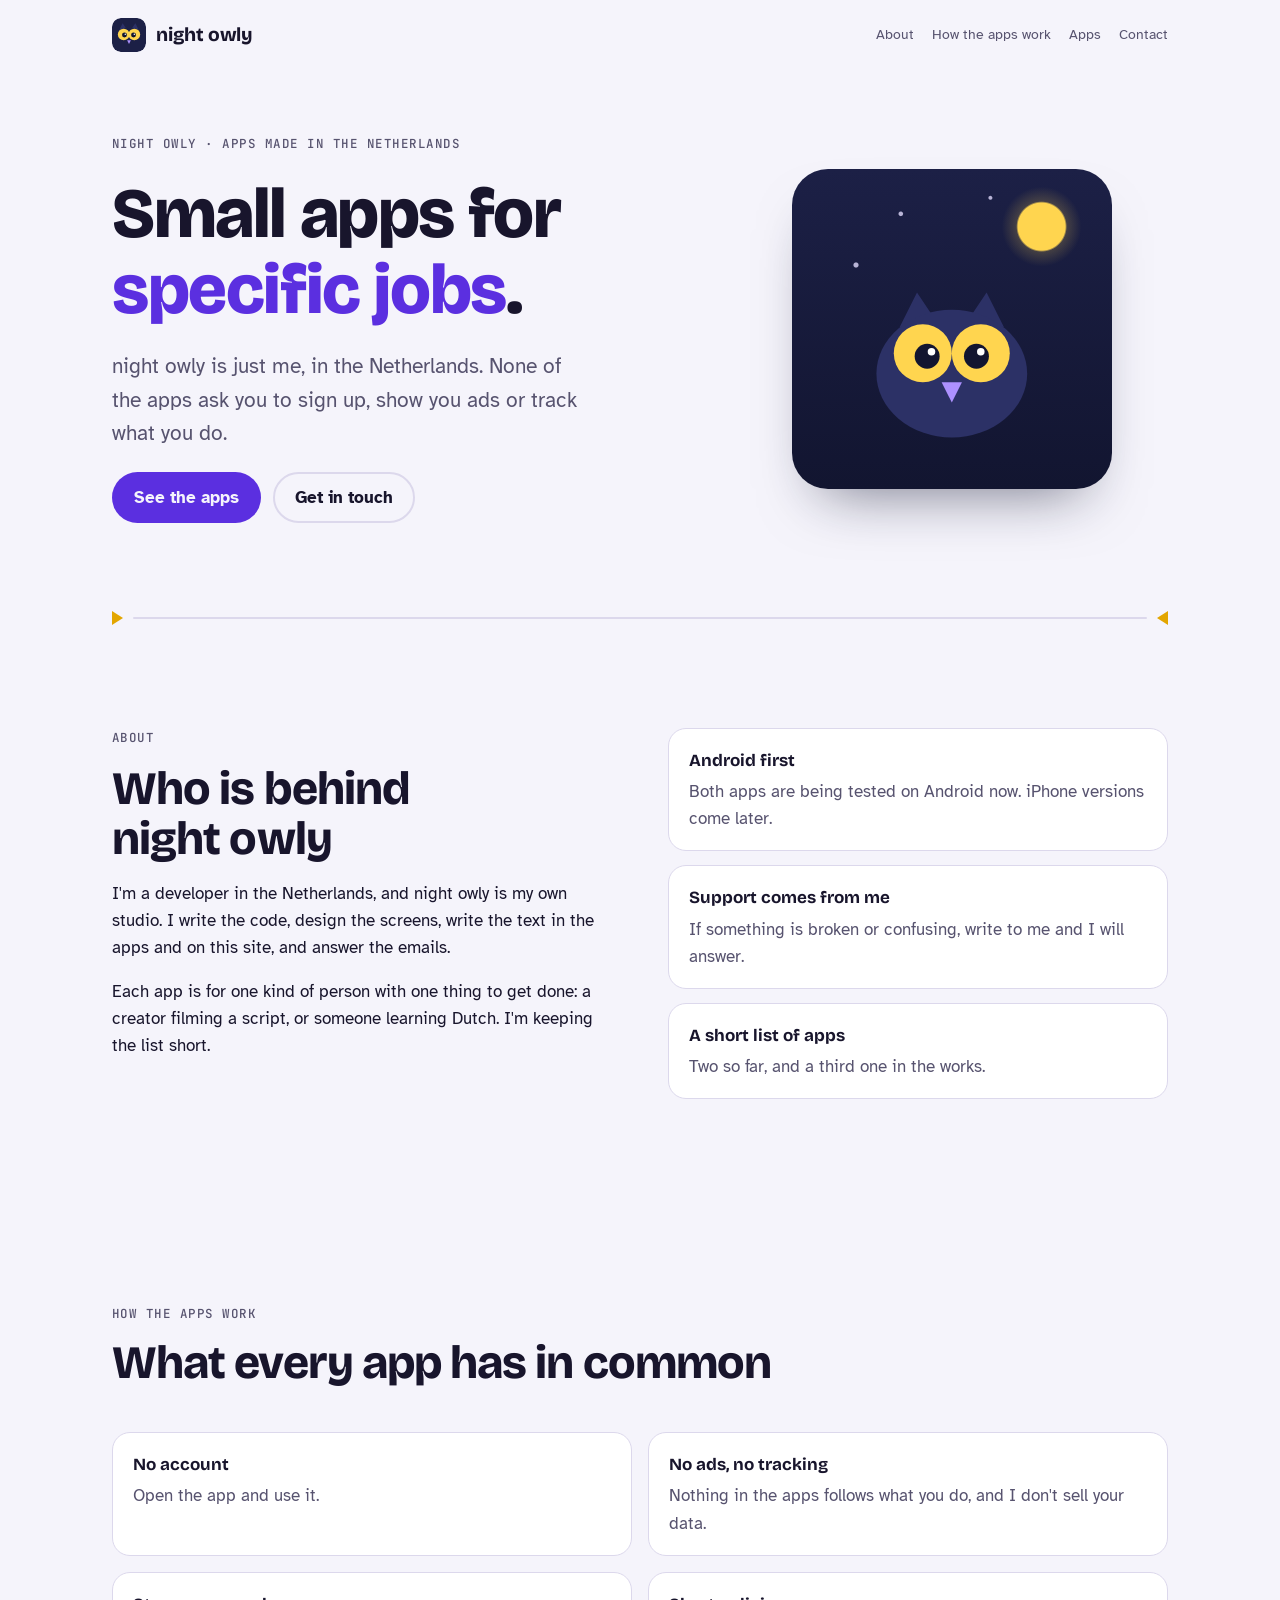
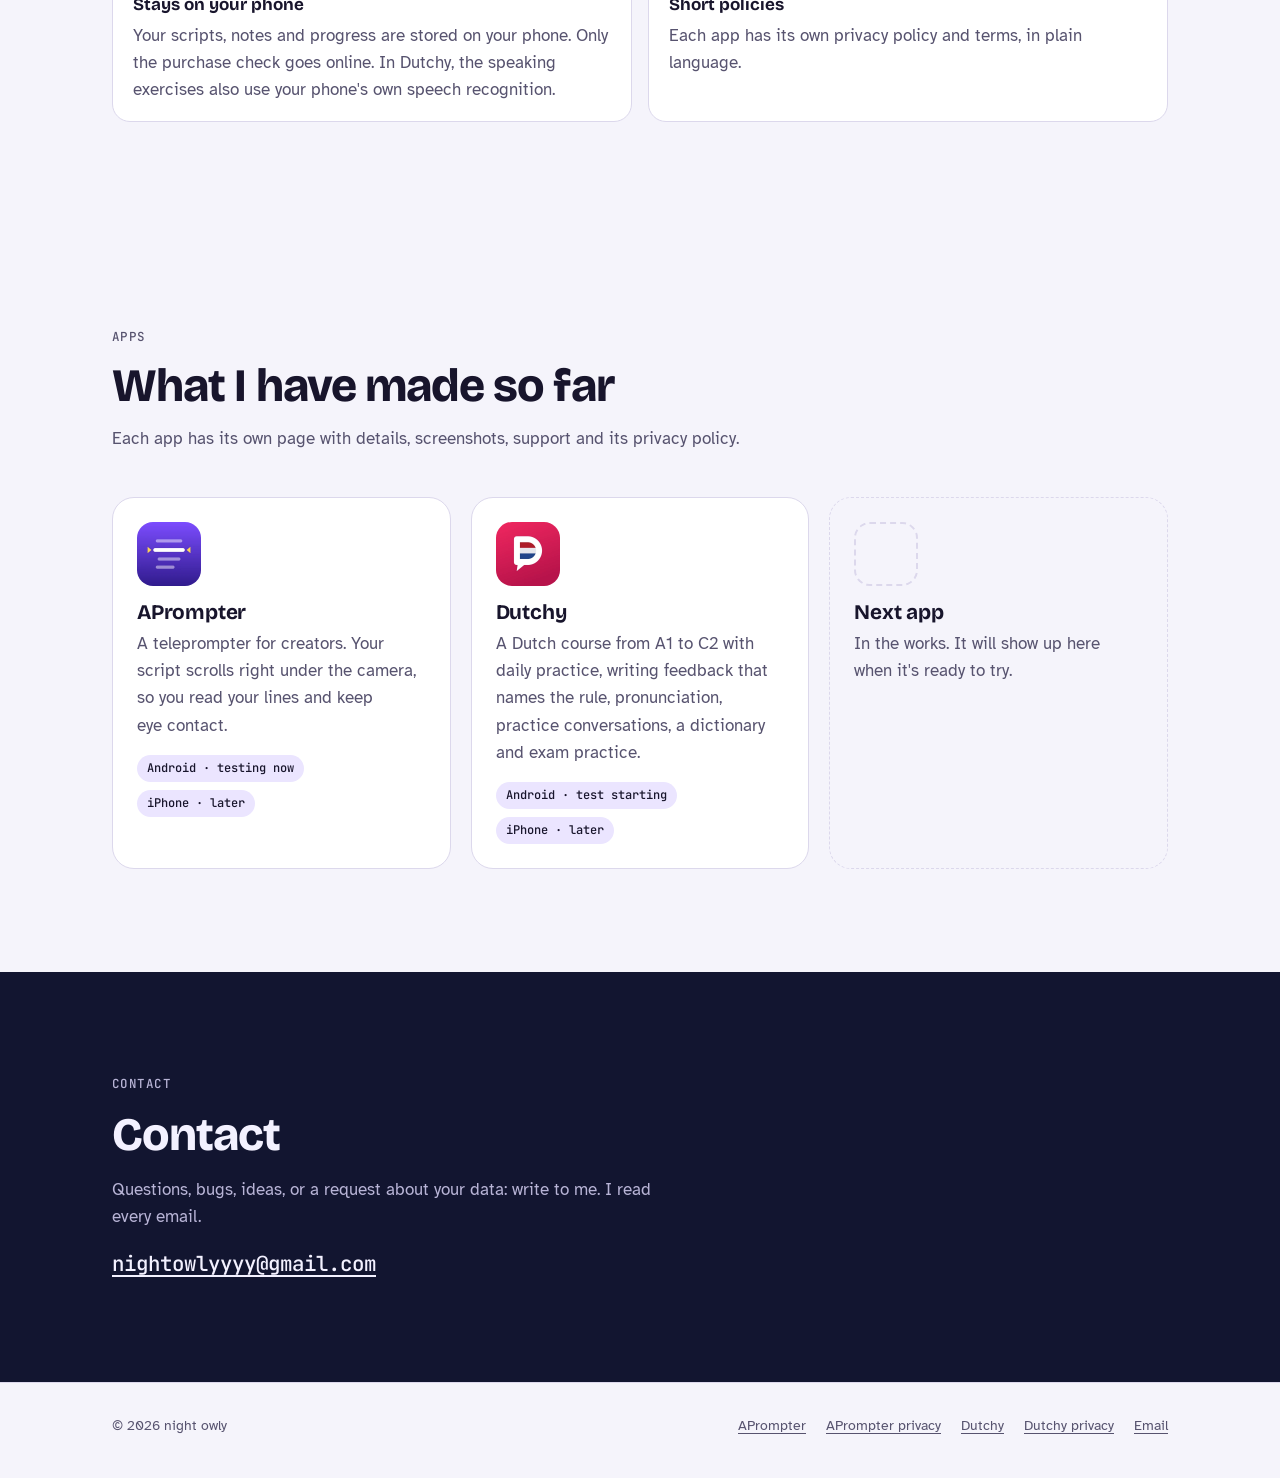
==== site/index.html @ 19639576 "Homepage: plainer wording, no slogans; drop 'no tricks' Co-Authored-By: Claude Sonnet 5.5 <noreply@a" ====
<!doctype html>
<html lang="en">
<head>
<meta charset="utf-8">
<meta name="viewport" content="width=device-width, initial-scale=1, viewport-fit=cover">
<title>night owly</title>
<meta name="description" content="night owly is one developer in the Netherlands making small apps: a teleprompter for creators and a Dutch course. No accounts, no ads, no tracking.">
<meta name="theme-color" content="#f5f4fb" media="(prefers-color-scheme: light)">
<meta name="theme-color" content="#0e1126" media="(prefers-color-scheme: dark)">
<link rel="icon" href="assets/owl.svg" type="image/svg+xml">
<link rel="apple-touch-icon" href="assets/owl-180.png">
<link rel="preload" href="assets/fonts/bricolage-grotesque.woff2" as="font" type="font/woff2" crossorigin>
<link rel="stylesheet" href="assets/site.css">
<meta property="og:type" content="website">
<meta property="og:title" content="night owly">
<meta property="og:description" content="Small apps made by one developer in the Netherlands. No accounts, no ads, no tracking.">
<meta property="og:image" content="{{SITE_URL}}/assets/og.png">
<meta name="twitter:card" content="summary_large_image">
<style>
  .hero {
    padding-block: clamp(24px, 5vw, 64px) clamp(48px, 7vw, 88px);
  }
  .hero-grid {
    display: grid;
    gap: 40px;
    align-items: center;
  }
  @media (min-width: 860px) {
    .hero-grid {
      grid-template-columns: minmax(0, 1.35fr) minmax(0, 1fr);
    }
  }
  .hero-copy {
    display: grid;
    gap: 22px;
    min-width: 0;
  }
  .hero h1 em {
    font-style: normal;
    color: var(--violet);
  }

  /* The owl looks up from the desk once, then sits still. */
  .owl-stage {
    justify-self: center;
    width: min(320px, 70vw);
    aspect-ratio: 1;
    border-radius: 36px;
    background:
      radial-gradient(circle at 78% 18%, #ffd54f 0 6.5%, rgb(255 213 79 / 0.18) 7%, transparent 11%),
      radial-gradient(circle at 20% 30%, var(--night-muted) 0 0.6%, transparent 0.9%),
      radial-gradient(circle at 34% 14%, var(--night-muted) 0 0.5%, transparent 0.8%),
      radial-gradient(circle at 62% 9%, var(--night-muted) 0 0.4%, transparent 0.7%),
      linear-gradient(180deg, var(--night-2), var(--night));
    display: grid;
    place-items: end center;
    padding-bottom: 12%;
    box-shadow: 0 30px 60px -30px rgb(18 21 48 / 0.6);
  }
  .owl-stage svg {
    width: 58%;
    height: auto;
    overflow: visible;
  }
  .owl-eye {
    transform-box: fill-box;
    transform-origin: center;
    animation: blink 5.5s 1.2s ease-in-out 2;
  }
  @keyframes blink {
    0%, 92%, 100% { transform: scaleY(1); }
    95% { transform: scaleY(0.1); }
  }
  @media (prefers-reduced-motion: reduce) {
    .owl-eye { animation: none; }
  }

  /* About and principles. */
  .about-grid {
    display: grid;
    gap: 32px;
    align-items: start;
  }
  @media (min-width: 860px) {
    .about-grid {
      grid-template-columns: minmax(0, 1fr) minmax(0, 1fr);
      gap: 56px;
    }
  }
  .about-copy {
    display: grid;
    gap: 16px;
    max-width: 62ch;
  }
  .do-list,
  .principles {
    list-style: none;
    margin: 0;
    padding: 0;
    display: grid;
    gap: 14px;
  }
  .do-list li,
  .principles li {
    display: grid;
    gap: 4px;
    padding: 18px 20px;
    background: var(--surface);
    border: 1px solid var(--line);
    border-radius: 18px;
  }
  .do-list strong,
  .principles strong {
    font-family: var(--font-display);
    font-size: var(--step-0);
  }
  .do-list span,
  .principles span {
    color: var(--muted);
  }
  .principles {
    grid-template-columns: 1fr;
    gap: 16px;
  }
  @media (min-width: 700px) {
    .principles {
      grid-template-columns: repeat(2, minmax(0, 1fr));
    }
  }
  .principles li {
    align-content: start;
  }
  /* Apps: a grid of compact cards that grows with each new app. */
  .apps {
    list-style: none;
    margin: 0;
    padding: 0;
    display: grid;
    gap: 20px;
    grid-template-columns: repeat(auto-fit, minmax(min(100%, 320px), 1fr));
  }
  .app-card {
    position: relative;
    display: grid;
    gap: 16px;
    align-content: start;
    padding: 24px;
    background: var(--surface);
    border: 1px solid var(--line);
    border-radius: 22px;
    transition: border-color 0.15s, transform 0.15s;
  }
  .app-card:not(.next):hover {
    border-color: var(--violet);
    transform: translateY(-2px);
  }
  @media (prefers-reduced-motion: reduce) {
    .app-card { transition: none; }
    .app-card:not(.next):hover { transform: none; }
  }
  .app-card .icon {
    width: 64px;
    height: 64px;
    border-radius: 16px;
  }
  .app-card .placeholder {
    display: block;
    border: 2px dashed var(--line);
  }
  .app-card.next {
    background: transparent;
    border-style: dashed;
  }
  .app-body {
    display: grid;
    gap: 6px;
    min-width: 0;
  }
  .app-body h3 {
    font-size: var(--step-1);
  }
  .app-body h3 a {
    color: var(--ink);
    text-decoration: none;
  }
  /* The whole card opens the app page. */
  .app-body h3 a::after {
    content: "";
    position: absolute;
    inset: 0;
    border-radius: inherit;
  }
  .app-body h3 a:focus-visible {
    outline: none;
  }
  .app-card:has(a:focus-visible) {
    outline: 3px solid var(--focus);
    outline-offset: 3px;
  }
  .app-body p {
    color: var(--muted);
  }
  .status {
    display: flex;
    flex-wrap: wrap;
    gap: 8px;
    font-family: var(--font-mono);
    font-size: 0.75rem;
  }
  .status span {
    padding: 4px 10px;
    border-radius: 999px;
    background: var(--violet-soft);
    color: var(--ink);
  }

  .contact {
    background: var(--night);
    color: var(--night-ink);
  }
  .contact .wrap {
    display: grid;
    gap: 16px;
  }
  .contact .kicker {
    color: var(--night-muted);
  }
  .contact h2 {
    color: var(--night-ink);
  }
  .contact p {
    color: var(--night-muted);
    max-width: 52ch;
  }
  .contact .email {
    font-family: var(--font-mono);
    font-size: var(--step-1);
    color: var(--night-ink);
    word-break: break-all;
  }
  .contact a {
    color: inherit;
  }
</style>
</head>
<body>
<a class="skip" href="#main">Skip to content</a>

<header class="site-header">
  <div class="wrap">
    <a class="brand" href="./" aria-label="night owly, home">
      <img src="assets/owl.svg" alt="" width="34" height="34">
      night owly
    </a>
    <nav class="nav" aria-label="Main">
      <a href="#about">About</a>
      <a href="#principles">How the apps work</a>
      <a href="#apps">Apps</a>
      <a href="#contact">Contact</a>
    </nav>
  </div>
</header>

<main id="main">
  <section class="hero">
    <div class="wrap hero-grid">
      <div class="hero-copy">
        <p class="kicker">night owly · apps made in the Netherlands</p>
        <h1>Small apps for <em>specific jobs</em>.</h1>
        <p class="lede">night owly is just me, in the Netherlands. None of the apps ask you to sign up, show you ads or track what you do.</p>
        <div class="actions">
          <a class="button primary" href="#apps">See the apps</a>
          <a class="button secondary" href="#contact">Get in touch</a>
        </div>
      </div>
      <div class="owl-stage" aria-hidden="true">
        <svg viewBox="0 0 64 56">
          <path d="M14 18 L20 6 L26 15 Z M50 18 L44 6 L38 15 Z" fill="#2c3166"/>
          <ellipse cx="32" cy="34" rx="26" ry="22" fill="#2c3166"/>
          <g class="owl-eye">
            <circle cx="22" cy="27" r="10" fill="#ffd54f"/>
            <circle cx="23.5" cy="28" r="4.3" fill="#121530"/>
            <circle cx="25" cy="26.5" r="1.3" fill="#fff"/>
          </g>
          <g class="owl-eye">
            <circle cx="42" cy="27" r="10" fill="#ffd54f"/>
            <circle cx="40.5" cy="28" r="4.3" fill="#121530"/>
            <circle cx="42" cy="26.5" r="1.3" fill="#fff"/>
          </g>
          <path d="M28.5 37 L32 44 L35.5 37 Z" fill="#ad91ff"/>
        </svg>
      </div>
    </div>
  </section>

  <div class="wrap" aria-hidden="true"><p class="guide"><span></span></p></div>

  <section id="about" aria-labelledby="about-title">
    <div class="wrap about-grid">
      <div class="about-copy">
        <p class="kicker">About</p>
        <h2 id="about-title">Who is behind night owly</h2>
        <p>I'm a developer in the Netherlands, and night owly is my own studio. I write the code, design the screens, write the text in the apps and on this site, and answer the emails.</p>
        <p>Each app is for one kind of person with one thing to get done: a creator filming a script, or someone learning Dutch. I'm keeping the list short.</p>
      </div>
      <ul class="do-list" role="list" aria-label="At a glance">
        <li><strong>Android first</strong><span>Both apps are being tested on Android now. iPhone versions come later.</span></li>
        <li><strong>Support comes from me</strong><span>If something is broken or confusing, write to me and I will answer.</span></li>
        <li><strong>A short list of apps</strong><span>Two so far, and a third one in the works.</span></li>
      </ul>
    </div>
  </section>
  <section id="principles" aria-labelledby="principles-title">
    <div class="wrap">
      <div class="section-head">
        <p class="kicker">How the apps work</p>
        <h2 id="principles-title">What every app has in common</h2>
      </div>
      <ul class="principles" role="list">
        <li><strong>No account</strong><span>Open the app and use it.</span></li>
        <li><strong>No ads, no tracking</strong><span>Nothing in the apps follows what you do, and I don't sell your data.</span></li>
        <li><strong>Stays on your phone</strong><span>Your scripts, notes and progress are stored on your phone. Only the purchase check goes online. In Dutchy, the speaking exercises also use your phone's own speech recognition.</span></li>
        <li><strong>Short policies</strong><span>Each app has its own privacy policy and terms, in plain language.</span></li>
      </ul>
    </div>
  </section>
  <section id="apps" aria-labelledby="apps-title">
    <div class="wrap">
      <div class="section-head">
        <p class="kicker">Apps</p>
        <h2 id="apps-title">What I have made so far</h2>
        <p>Each app has its own page with details, screenshots, support and its privacy policy.</p>
      </div>

      <ul class="apps" role="list">
        <li class="app-card">
          <img class="icon" src="aprompter/img/icon-256.webp" alt="" width="64" height="64">
          <div class="app-body">
            <h3><a href="aprompter/">APrompter</a></h3>
            <p>A teleprompter for creators. Your script scrolls right under the camera, so you read your lines and keep eye contact.</p>
          </div>
          <div class="status">
            <span>Android · testing now</span>
            <span>iPhone · later</span>
          </div>
        </li>
        <li class="app-card">
          <img class="icon" src="dutchy/img/icon-256.webp" alt="" width="64" height="64">
          <div class="app-body">
            <h3><a href="dutchy/">Dutchy</a></h3>
            <p>A Dutch course from A1 to C2 with daily practice, writing feedback that names the rule, pronunciation, practice conversations, a dictionary and exam practice.</p>
          </div>
          <div class="status">
            <span>Android · test starting</span>
            <span>iPhone · later</span>
          </div>
        </li>
        <li class="app-card next" aria-label="Next app, in the works">
          <span class="icon placeholder" aria-hidden="true"></span>
          <div class="app-body">
            <h3>Next app</h3>
            <p>In the works. It will show up here when it's ready to try.</p>
          </div>
        </li>
      </ul>
    </div>
  </section>

  <section id="contact" class="contact" aria-labelledby="contact-title">
    <div class="wrap">
      <p class="kicker">Contact</p>
      <h2 id="contact-title">Contact</h2>
      <p>Questions, bugs, ideas, or a request about your data: write to me. I read every email.</p>
      <p><a class="email" href="mailto:nightowlyyyy@gmail.com">nightowlyyyy@gmail.com</a></p>
    </div>
  </section>
</main>

<footer class="site-footer">
  <div class="wrap">
    <span>© 2026 night owly</span>
    <nav aria-label="Footer">
      <a href="aprompter/">APrompter</a>
      <a href="aprompter/privacy/">APrompter privacy</a>
      <a href="dutchy/">Dutchy</a>
      <a href="dutchy/privacy/">Dutchy privacy</a>
      <a href="mailto:nightowlyyyy@gmail.com">Email</a>
    </nav>
  </div>
</footer>
</body>
</html>
---- site/assets/site.css ----
/* night owly — shared styles for the hub and every app page.
   Layout: one reading column (about 65ch) with art to its right on wide
   screens; sections are separated by a prompter "reading line" (▶ ── ◀),
   the device every APrompter page is built around. */

@font-face {
  font-family: "Bricolage Grotesque";
  src: url("fonts/bricolage-grotesque.woff2") format("woff2");
  font-weight: 500 800;
  font-display: swap;
}
@font-face {
  font-family: "Atkinson Hyperlegible";
  src: url("fonts/atkinson-400.woff2") format("woff2");
  font-weight: 400;
  font-display: swap;
}
@font-face {
  font-family: "Atkinson Hyperlegible";
  src: url("fonts/atkinson-400-italic.woff2") format("woff2");
  font-weight: 400;
  font-style: italic;
  font-display: swap;
}
@font-face {
  font-family: "Atkinson Hyperlegible";
  src: url("fonts/atkinson-700.woff2") format("woff2");
  font-weight: 700;
  font-display: swap;
}
@font-face {
  font-family: "JetBrains Mono";
  src: url("fonts/jetbrains-mono-500.woff2") format("woff2");
  font-weight: 500;
  font-display: swap;
}

:root {
  /* Color: violet-tinted paper by day, deep night indigo by night; the
     moon yellow of the prompter's guide arrows is the one accent mark. */
  --bg: #f5f4fb;
  --surface: #ffffff;
  --ink: #18152c;
  --muted: #57536f;
  --line: #dcd8ec;
  --violet: #5b2fe0;
  --violet-soft: #ebe5ff;
  --moon: #e3a600;
  --night: #121530;
  --night-2: #1c2046;
  --night-ink: #f3f1ff;
  --night-muted: #b8b4d6;
  --focus: #5b2fe0;

  /* Type */
  --font-display: "Bricolage Grotesque", ui-sans-serif, system-ui,
    -apple-system, "Segoe UI", Roboto, sans-serif;
  --font-body: "Atkinson Hyperlegible", ui-sans-serif, system-ui,
    -apple-system, "Segoe UI", Roboto, sans-serif;
  --font-mono: "JetBrains Mono", ui-monospace, "SFMono-Regular", Menlo,
    Consolas, monospace;
  --step--1: 0.875rem;
  --step-0: 1.0625rem;
  --step-1: 1.3rem;
  --step-2: 1.65rem;
  --step-3: clamp(2rem, 1.4rem + 2.6vw, 2.9rem);
  --step-4: clamp(2.5rem, 1.6rem + 4.2vw, 4.4rem);

  --radius: 14px;
  --page: 1120px;
  --read: 65ch;
}

@media (prefers-color-scheme: dark) {
  :root:not([data-theme="light"]) {
    --bg: #0e1126;
    --surface: #161a36;
    --ink: #edebfa;
    --muted: #aaa6c8;
    --line: #2a2f55;
    --violet: #ad91ff;
    --violet-soft: #251f4d;
    --moon: #ffd54f;
    --night: #0a0c1e;
    --night-2: #151937;
    --focus: #ffd54f;
    color-scheme: dark;
  }
}
:root[data-theme="dark"] {
  --bg: #0e1126;
  --surface: #161a36;
  --ink: #edebfa;
  --muted: #aaa6c8;
  --line: #2a2f55;
  --violet: #ad91ff;
  --violet-soft: #251f4d;
  --moon: #ffd54f;
  --night: #0a0c1e;
  --night-2: #151937;
  --focus: #ffd54f;
  color-scheme: dark;
}

*,
*::before,
*::after {
  box-sizing: border-box;
}

html {
  -webkit-text-size-adjust: 100%;
  scroll-behavior: smooth;
}
@media (prefers-reduced-motion: reduce) {
  html {
    scroll-behavior: auto;
  }
}

body {
  margin: 0;
  background: var(--bg);
  color: var(--ink);
  font-family: var(--font-body);
  font-size: var(--step-0);
  line-height: 1.6;
}

img {
  max-width: 100%;
  height: auto;
  display: block;
}

a {
  color: var(--violet);
  text-underline-offset: 0.18em;
}
a:hover {
  text-decoration-thickness: 2px;
}
:focus-visible {
  outline: 3px solid var(--focus);
  outline-offset: 3px;
  border-radius: 4px;
}
/* Night bands stay dark in both themes: use the moon color for focus. */
.night,
.contact {
  --focus: #ffd54f;
}

h1,
h2,
h3 {
  font-family: var(--font-display);
  line-height: 1.08;
  letter-spacing: -0.02em;
  text-wrap: balance;
  margin: 0;
}
h1 {
  font-size: var(--step-4);
  font-weight: 800;
}
h2 {
  font-size: var(--step-3);
  font-weight: 750;
}
h3 {
  font-size: var(--step-1);
  font-weight: 700;
  letter-spacing: -0.01em;
}
p {
  margin: 0;
  text-wrap: pretty;
}

.skip {
  position: absolute;
  left: -999px;
  top: 0;
}
.skip:focus {
  left: max(16px, env(safe-area-inset-left, 0px));
  top: 12px;
  background: var(--surface);
  padding: 8px 12px;
  z-index: 20;
}

/* One gutter rule for every band. */
.wrap {
  max-width: var(--page);
  margin-inline: auto;
  padding-left: max(16px, env(safe-area-inset-left, 0px));
  padding-right: max(16px, env(safe-area-inset-right, 0px));
}
@media (min-width: 720px) {
  .wrap {
    padding-left: max(32px, env(safe-area-inset-left, 0px));
    padding-right: max(32px, env(safe-area-inset-right, 0px));
  }
}

.kicker {
  font-family: var(--font-mono);
  font-size: 0.78rem;
  letter-spacing: 0.12em;
  text-transform: uppercase;
  color: var(--muted);
}
.lede {
  font-size: var(--step-1);
  color: var(--muted);
  max-width: 34ch;
}

/* Header */
.site-header {
  padding-block: 18px;
}
.site-header .wrap {
  display: flex;
  align-items: center;
  justify-content: space-between;
  gap: 16px;
  flex-wrap: wrap;
}
.brand {
  display: inline-flex;
  align-items: center;
  gap: 10px;
  color: var(--ink);
  text-decoration: none;
  font-family: var(--font-display);
  font-weight: 750;
  font-size: 1.2rem;
  letter-spacing: -0.01em;
}
.brand svg,
.brand img {
  width: 34px;
  height: 34px;
  border-radius: 9px;
  flex: none;
}
.nav {
  display: flex;
  gap: 4px 18px;
  flex-wrap: wrap;
  font-size: var(--step--1);
}
.nav a {
  color: var(--muted);
  text-decoration: none;
  padding-block: 6px;
}
.nav a:hover {
  color: var(--ink);
}
.nav a[aria-current="page"] {
  color: var(--ink);
  text-decoration: underline;
  text-decoration-thickness: 2px;
  text-underline-offset: 6px;
}
@media (max-width: 379px) {
  .nav {
    gap: 4px 10px;
  }
}

/* A page that exists in two languages links to its twin. */
.nav .lang-switch {
  padding: 4px 12px;
  border: 1px solid var(--line);
  border-radius: 999px;
  color: var(--ink);
}
.nav .lang-switch:hover {
  border-color: var(--violet);
}

/* The reading line: ▶ ─────── ◀, the prompter's guide. */
.guide {
  display: flex;
  align-items: center;
  gap: 10px;
  color: var(--moon);
  margin-block: 0;
}
.guide::before,
.guide::after {
  content: "";
  width: 0;
  height: 0;
  border-block: 7px solid transparent;
  flex: none;
}
.guide::before {
  border-left: 11px solid currentColor;
}
.guide::after {
  border-right: 11px solid currentColor;
}
.guide span {
  flex: 1;
  height: 2px;
  background: var(--line);
  border-radius: 2px;
}

section {
  padding-block: clamp(56px, 8vw, 104px);
}
.section-head {
  display: grid;
  gap: 14px;
  max-width: var(--read);
  margin-bottom: clamp(28px, 4vw, 44px);
}
.section-head p {
  color: var(--muted);
}

/* Buttons */
.actions {
  display: flex;
  flex-wrap: wrap;
  gap: 12px;
  align-items: center;
}
.button {
  display: inline-flex;
  align-items: center;
  gap: 10px;
  min-height: 48px;
  padding: 10px 20px;
  border-radius: 999px;
  font-weight: 700;
  text-decoration: none;
  border: 2px solid transparent;
}
.button.primary {
  background: var(--violet);
  color: var(--bg);
}
.button.secondary {
  border-color: var(--line);
  color: var(--ink);
}
.button.primary:hover {
  filter: brightness(1.08);
}

/* Footer */
.site-footer {
  border-top: 1px solid var(--line);
  padding-block: 32px 40px;
  color: var(--muted);
  font-size: var(--step--1);
}
.site-footer .wrap {
  display: flex;
  flex-wrap: wrap;
  gap: 12px 28px;
  justify-content: space-between;
  align-items: baseline;
}
.site-footer nav {
  display: flex;
  flex-wrap: wrap;
  gap: 8px 20px;
}
.site-footer a {
  color: var(--muted);
}

/* Long-form text pages (privacy, terms, support) */
.doc {
  padding-block: 24px 80px;
}
.doc article {
  max-width: var(--read);
  overflow-wrap: break-word;
}
.doc article > * + * {
  margin-top: 1em;
}
.doc h1 {
  font-size: var(--step-3);
  margin-bottom: 0.4em;
}
.doc h2 {
  font-size: var(--step-2);
  margin-top: 2em;
}
.doc h3 {
  margin-top: 1.6em;
}
.doc ul {
  padding-left: 1.2em;
}
.doc li + li {
  margin-top: 0.5em;
}
.doc h1 + p > em {
  color: var(--muted);
}
.table-scroll {
  overflow-x: auto;
  border: 1px solid var(--line);
  border-radius: var(--radius);
}
.doc table {
  border-collapse: collapse;
  width: 100%;
  min-width: 560px;
  font-size: var(--step--1);
}
.doc th,
.doc td {
  text-align: left;
  vertical-align: top;
  padding: 10px 12px;
  border-bottom: 1px solid var(--line);
}
.doc tr:last-child td {
  border-bottom: 0;
}
.doc th {
  background: var(--violet-soft);
}
.doc code {
  font-family: var(--font-mono);
  font-size: 0.9em;
}
/* Support pages: the email box and numbered steps. */
.contact-box {
  display: grid;
  gap: 8px;
  padding: 20px 22px;
  border-radius: var(--radius);
  background: var(--violet-soft);
}
.contact-box .email {
  font-family: var(--font-mono);
  font-size: clamp(1rem, 5vw, 1.3rem);
  overflow-wrap: anywhere;
}
.doc ol {
  padding-left: 1.3em;
}
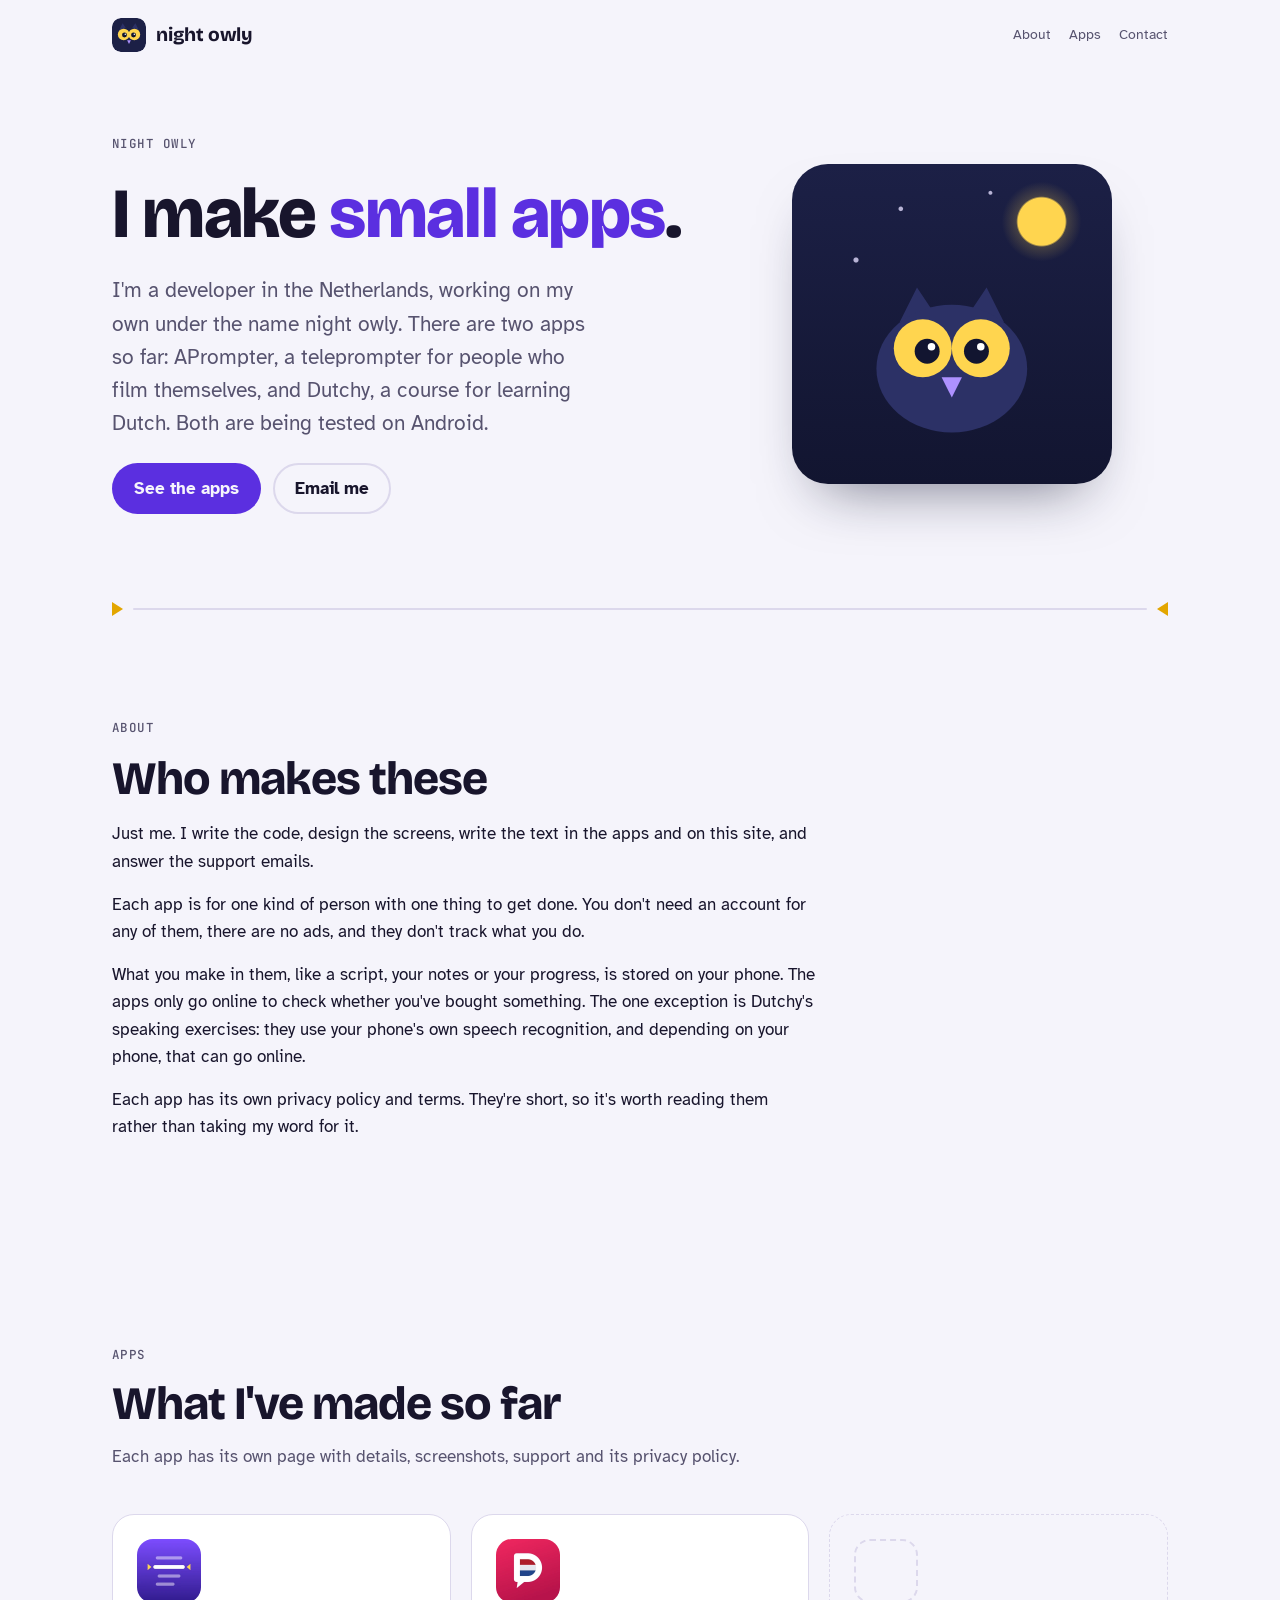
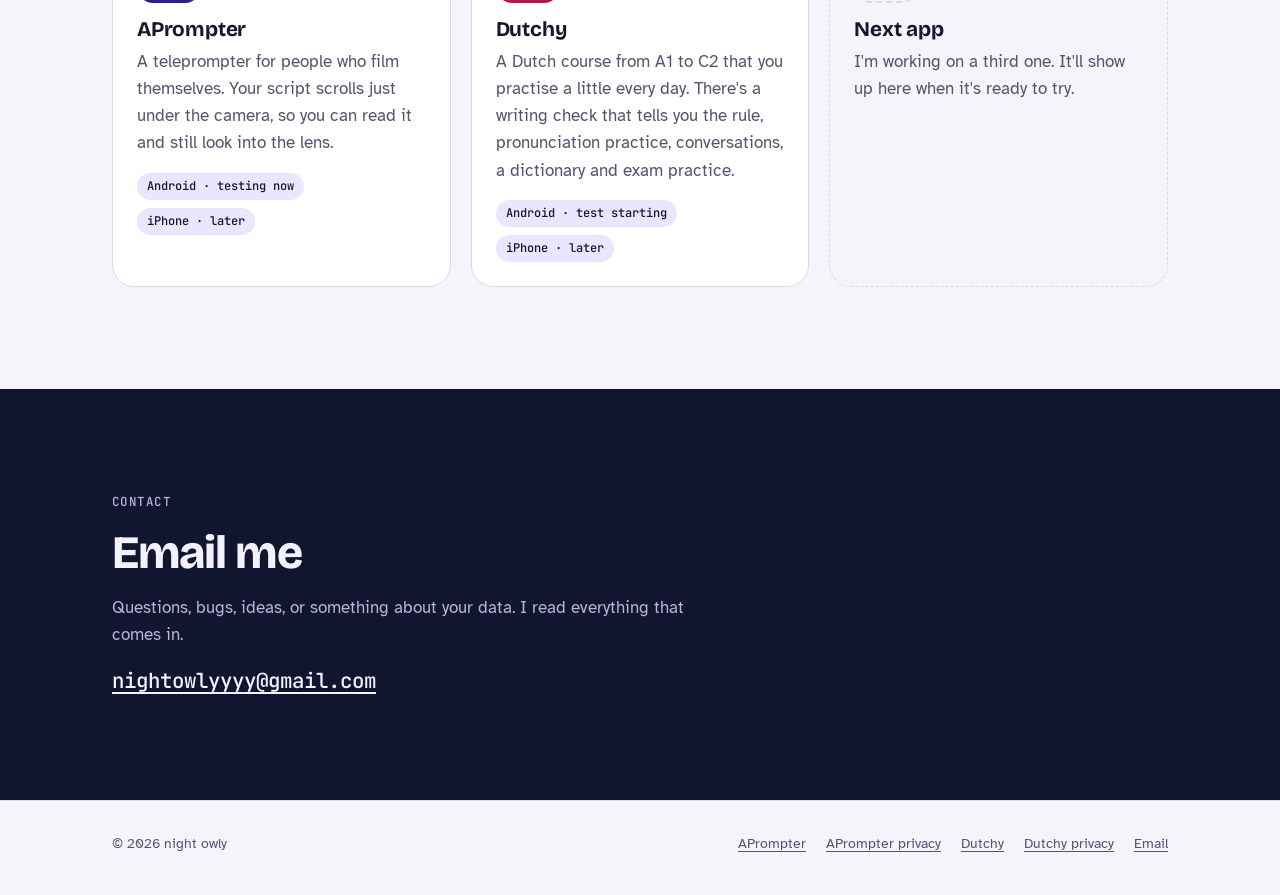
==== commit e6dbbd48: "Site copy: plain first-person wording on every page; current Dutchy screenshots - Homepage: 'I make " ====
--- a/site/index.html
+++ b/site/index.html
@@ -4,7 +4,7 @@
 <meta charset="utf-8">
 <meta name="viewport" content="width=device-width, initial-scale=1, viewport-fit=cover">
 <title>night owly</title>
-<meta name="description" content="night owly is one developer in the Netherlands making small apps: a teleprompter for creators and a Dutch course. No accounts, no ads, no tracking.">
+<meta name="description" content="I'm a developer in the Netherlands making small apps under the name night owly: a teleprompter for people who film themselves, and a Dutch course. No accounts, ads or tracking.">
 <meta name="theme-color" content="#f5f4fb" media="(prefers-color-scheme: light)">
 <meta name="theme-color" content="#0e1126" media="(prefers-color-scheme: dark)">
 <link rel="icon" href="assets/owl.svg" type="image/svg+xml">
@@ -13,7 +13,7 @@
 <link rel="stylesheet" href="assets/site.css">
 <meta property="og:type" content="website">
 <meta property="og:title" content="night owly">
-<meta property="og:description" content="Small apps made by one developer in the Netherlands. No accounts, no ads, no tracking.">
+<meta property="og:description" content="Small apps by one developer in the Netherlands: a teleprompter and a Dutch course.">
 <meta property="og:image" content="{{SITE_URL}}/assets/og.png">
 <meta name="twitter:card" content="summary_large_image">
 <style>
@@ -75,60 +75,11 @@
     .owl-eye { animation: none; }
   }
 
-  /* About and principles. */
-  .about-grid {
-    display: grid;
-    gap: 32px;
-    align-items: start;
-  }
-  @media (min-width: 860px) {
-    .about-grid {
-      grid-template-columns: minmax(0, 1fr) minmax(0, 1fr);
-      gap: 56px;
-    }
-  }
-  .about-copy {
+  /* About: plain paragraphs, one readable column. */
+  .about {
     display: grid;
     gap: 16px;
-    max-width: 62ch;
-  }
-  .do-list,
-  .principles {
-    list-style: none;
-    margin: 0;
-    padding: 0;
-    display: grid;
-    gap: 14px;
-  }
-  .do-list li,
-  .principles li {
-    display: grid;
-    gap: 4px;
-    padding: 18px 20px;
-    background: var(--surface);
-    border: 1px solid var(--line);
-    border-radius: 18px;
-  }
-  .do-list strong,
-  .principles strong {
-    font-family: var(--font-display);
-    font-size: var(--step-0);
-  }
-  .do-list span,
-  .principles span {
-    color: var(--muted);
-  }
-  .principles {
-    grid-template-columns: 1fr;
-    gap: 16px;
-  }
-  @media (min-width: 700px) {
-    .principles {
-      grid-template-columns: repeat(2, minmax(0, 1fr));
-    }
-  }
-  .principles li {
-    align-content: start;
+    max-width: 64ch;
   }
   /* Apps: a grid of compact cards that grows with each new app. */
   .apps {
@@ -254,7 +205,6 @@
     </a>
     <nav class="nav" aria-label="Main">
       <a href="#about">About</a>
-      <a href="#principles">How the apps work</a>
       <a href="#apps">Apps</a>
       <a href="#contact">Contact</a>
     </nav>
@@ -265,12 +215,12 @@
   <section class="hero">
     <div class="wrap hero-grid">
       <div class="hero-copy">
-        <p class="kicker">night owly · apps made in the Netherlands</p>
-        <h1>Small apps for <em>specific jobs</em>.</h1>
-        <p class="lede">night owly is just me, in the Netherlands. None of the apps ask you to sign up, show you ads or track what you do.</p>
+        <p class="kicker">night owly</p>
+        <h1>I make <em>small apps</em>.</h1>
+        <p class="lede">I'm a developer in the Netherlands, working on my own under the name night owly. There are two apps so far: APrompter, a teleprompter for people who film themselves, and Dutchy, a course for learning Dutch. Both are being tested on Android.</p>
         <div class="actions">
           <a class="button primary" href="#apps">See the apps</a>
-          <a class="button secondary" href="#contact">Get in touch</a>
+          <a class="button secondary" href="#contact">Email me</a>
         </div>
       </div>
       <div class="owl-stage" aria-hidden="true">
@@ -296,39 +246,22 @@
   <div class="wrap" aria-hidden="true"><p class="guide"><span></span></p></div>
 
   <section id="about" aria-labelledby="about-title">
-    <div class="wrap about-grid">
-      <div class="about-copy">
+    <div class="wrap">
+      <div class="about">
         <p class="kicker">About</p>
-        <h2 id="about-title">Who is behind night owly</h2>
-        <p>I'm a developer in the Netherlands, and night owly is my own studio. I write the code, design the screens, write the text in the apps and on this site, and answer the emails.</p>
-        <p>Each app is for one kind of person with one thing to get done: a creator filming a script, or someone learning Dutch. I'm keeping the list short.</p>
+        <h2 id="about-title">Who makes these</h2>
+        <p>Just me. I write the code, design the screens, write the text in the apps and on this site, and answer the support emails.</p>
+        <p>Each app is for one kind of person with one thing to get done. You don't need an account for any of them, there are no ads, and they don't track what you do.</p>
+        <p>What you make in them, like a script, your notes or your progress, is stored on your phone. The apps only go online to check whether you've bought something. The one exception is Dutchy's speaking exercises: they use your phone's own speech recognition, and depending on your phone, that can go online.</p>
+        <p>Each app has its own privacy policy and terms. They're short, so it's worth reading them rather than taking my word for it.</p>
       </div>
-      <ul class="do-list" role="list" aria-label="At a glance">
-        <li><strong>Android first</strong><span>Both apps are being tested on Android now. iPhone versions come later.</span></li>
-        <li><strong>Support comes from me</strong><span>If something is broken or confusing, write to me and I will answer.</span></li>
-        <li><strong>A short list of apps</strong><span>Two so far, and a third one in the works.</span></li>
-      </ul>
-    </div>
-  </section>
-  <section id="principles" aria-labelledby="principles-title">
-    <div class="wrap">
-      <div class="section-head">
-        <p class="kicker">How the apps work</p>
-        <h2 id="principles-title">What every app has in common</h2>
-      </div>
-      <ul class="principles" role="list">
-        <li><strong>No account</strong><span>Open the app and use it.</span></li>
-        <li><strong>No ads, no tracking</strong><span>Nothing in the apps follows what you do, and I don't sell your data.</span></li>
-        <li><strong>Stays on your phone</strong><span>Your scripts, notes and progress are stored on your phone. Only the purchase check goes online. In Dutchy, the speaking exercises also use your phone's own speech recognition.</span></li>
-        <li><strong>Short policies</strong><span>Each app has its own privacy policy and terms, in plain language.</span></li>
-      </ul>
     </div>
   </section>
   <section id="apps" aria-labelledby="apps-title">
     <div class="wrap">
       <div class="section-head">
         <p class="kicker">Apps</p>
-        <h2 id="apps-title">What I have made so far</h2>
+        <h2 id="apps-title">What I've made so far</h2>
         <p>Each app has its own page with details, screenshots, support and its privacy policy.</p>
       </div>
 
@@ -337,7 +270,7 @@
           <img class="icon" src="aprompter/img/icon-256.webp" alt="" width="64" height="64">
           <div class="app-body">
             <h3><a href="aprompter/">APrompter</a></h3>
-            <p>A teleprompter for creators. Your script scrolls right under the camera, so you read your lines and keep eye contact.</p>
+            <p>A teleprompter for people who film themselves. Your script scrolls just under the camera, so you can read it and still look into the lens.</p>
           </div>
           <div class="status">
             <span>Android · testing now</span>
@@ -348,7 +281,7 @@
           <img class="icon" src="dutchy/img/icon-256.webp" alt="" width="64" height="64">
           <div class="app-body">
             <h3><a href="dutchy/">Dutchy</a></h3>
-            <p>A Dutch course from A1 to C2 with daily practice, writing feedback that names the rule, pronunciation, practice conversations, a dictionary and exam practice.</p>
+            <p>A Dutch course from A1 to C2 that you practise a little every day. There's a writing check that tells you the rule, pronunciation practice, conversations, a dictionary and exam practice.</p>
           </div>
           <div class="status">
             <span>Android · test starting</span>
@@ -359,7 +292,7 @@
           <span class="icon placeholder" aria-hidden="true"></span>
           <div class="app-body">
             <h3>Next app</h3>
-            <p>In the works. It will show up here when it's ready to try.</p>
+            <p>I'm working on a third one. It'll show up here when it's ready to try.</p>
           </div>
         </li>
       </ul>
@@ -369,8 +302,8 @@
   <section id="contact" class="contact" aria-labelledby="contact-title">
     <div class="wrap">
       <p class="kicker">Contact</p>
-      <h2 id="contact-title">Contact</h2>
-      <p>Questions, bugs, ideas, or a request about your data: write to me. I read every email.</p>
+      <h2 id="contact-title">Email me</h2>
+      <p>Questions, bugs, ideas, or something about your data. I read everything that comes in.</p>
       <p><a class="email" href="mailto:nightowlyyyy@gmail.com">nightowlyyyy@gmail.com</a></p>
     </div>
   </section>
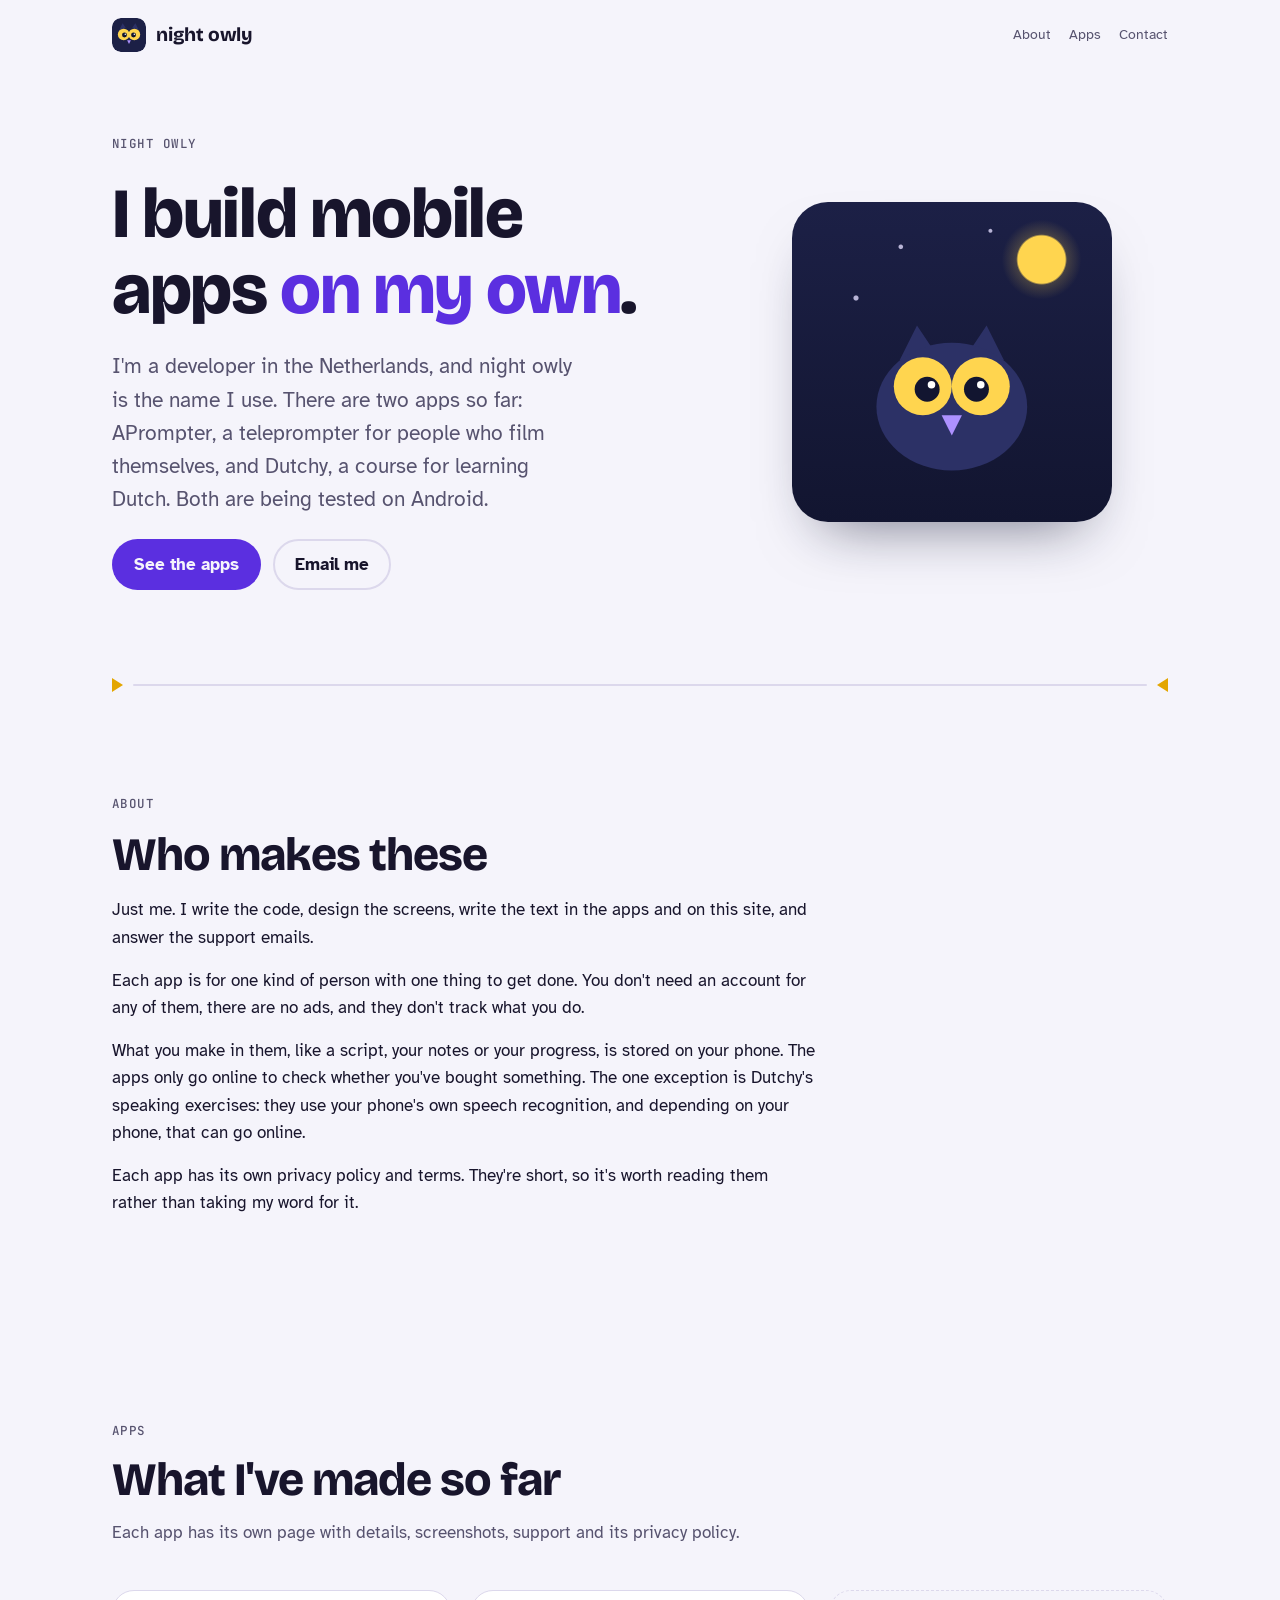
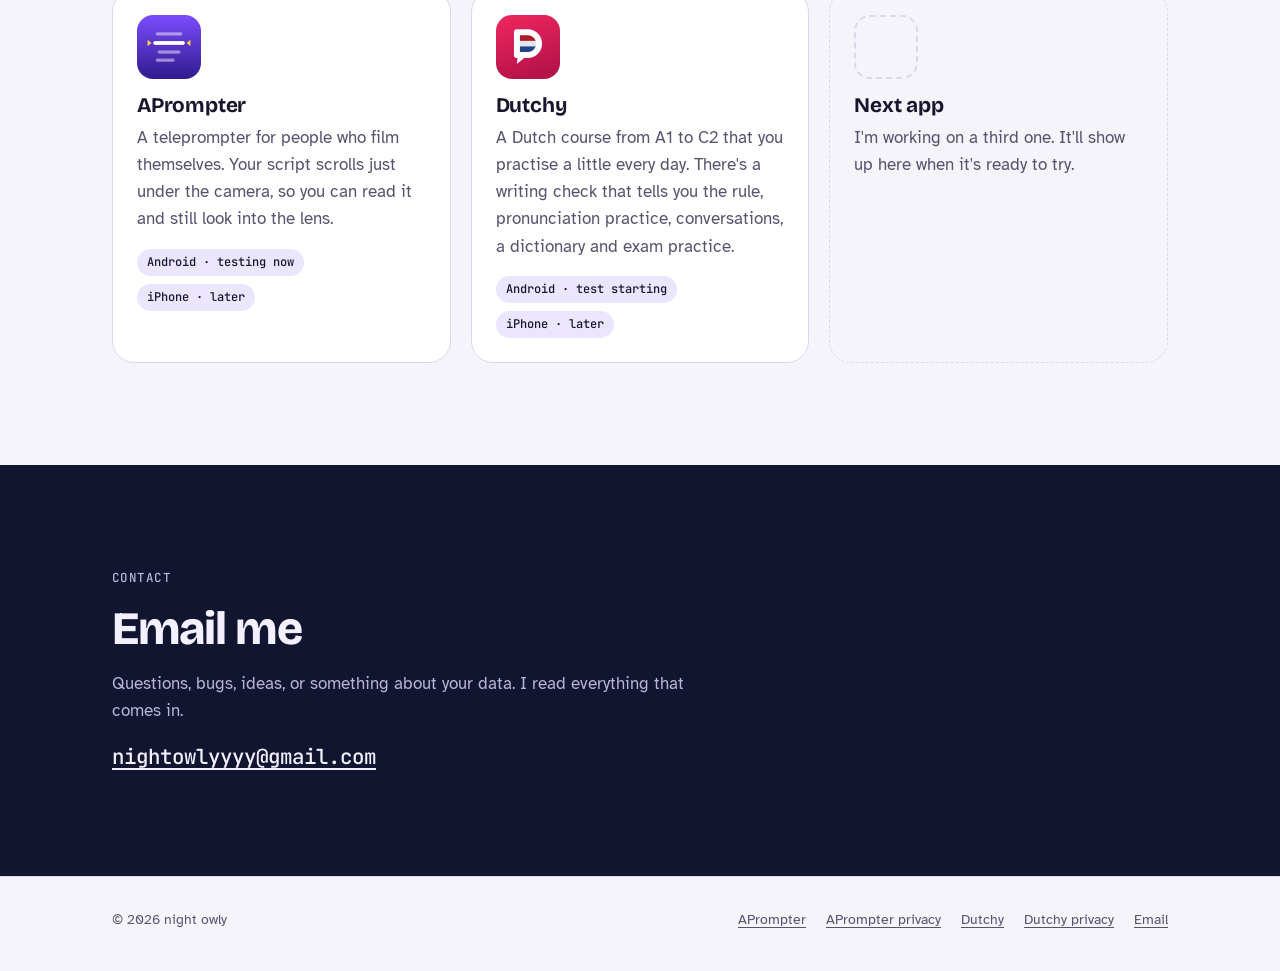
==== commit b706e2e0: "Homepage: 'I build mobile apps on my own' instead of 'small apps' Co-Authored-By: Claude Opus 5.5 <n" ====
--- a/site/index.html
+++ b/site/index.html
@@ -4,7 +4,7 @@
 <meta charset="utf-8">
 <meta name="viewport" content="width=device-width, initial-scale=1, viewport-fit=cover">
 <title>night owly</title>
-<meta name="description" content="I'm a developer in the Netherlands making small apps under the name night owly: a teleprompter for people who film themselves, and a Dutch course. No accounts, ads or tracking.">
+<meta name="description" content="I'm a developer in the Netherlands, building mobile apps on my own as night owly: a teleprompter for people who film themselves, and a Dutch course. No accounts, ads or tracking.">
 <meta name="theme-color" content="#f5f4fb" media="(prefers-color-scheme: light)">
 <meta name="theme-color" content="#0e1126" media="(prefers-color-scheme: dark)">
 <link rel="icon" href="assets/owl.svg" type="image/svg+xml">
@@ -13,7 +13,7 @@
 <link rel="stylesheet" href="assets/site.css">
 <meta property="og:type" content="website">
 <meta property="og:title" content="night owly">
-<meta property="og:description" content="Small apps by one developer in the Netherlands: a teleprompter and a Dutch course.">
+<meta property="og:description" content="Apps by one developer in the Netherlands: a teleprompter and a Dutch course.">
 <meta property="og:image" content="{{SITE_URL}}/assets/og.png">
 <meta name="twitter:card" content="summary_large_image">
 <style>
@@ -216,8 +216,8 @@
     <div class="wrap hero-grid">
       <div class="hero-copy">
         <p class="kicker">night owly</p>
-        <h1>I make <em>small apps</em>.</h1>
-        <p class="lede">I'm a developer in the Netherlands, working on my own under the name night owly. There are two apps so far: APrompter, a teleprompter for people who film themselves, and Dutchy, a course for learning Dutch. Both are being tested on Android.</p>
+        <h1>I build mobile apps <em>on my own</em>.</h1>
+        <p class="lede">I'm a developer in the Netherlands, and night owly is the name I use. There are two apps so far: APrompter, a teleprompter for people who film themselves, and Dutchy, a course for learning Dutch. Both are being tested on Android.</p>
         <div class="actions">
           <a class="button primary" href="#apps">See the apps</a>
           <a class="button secondary" href="#contact">Email me</a>
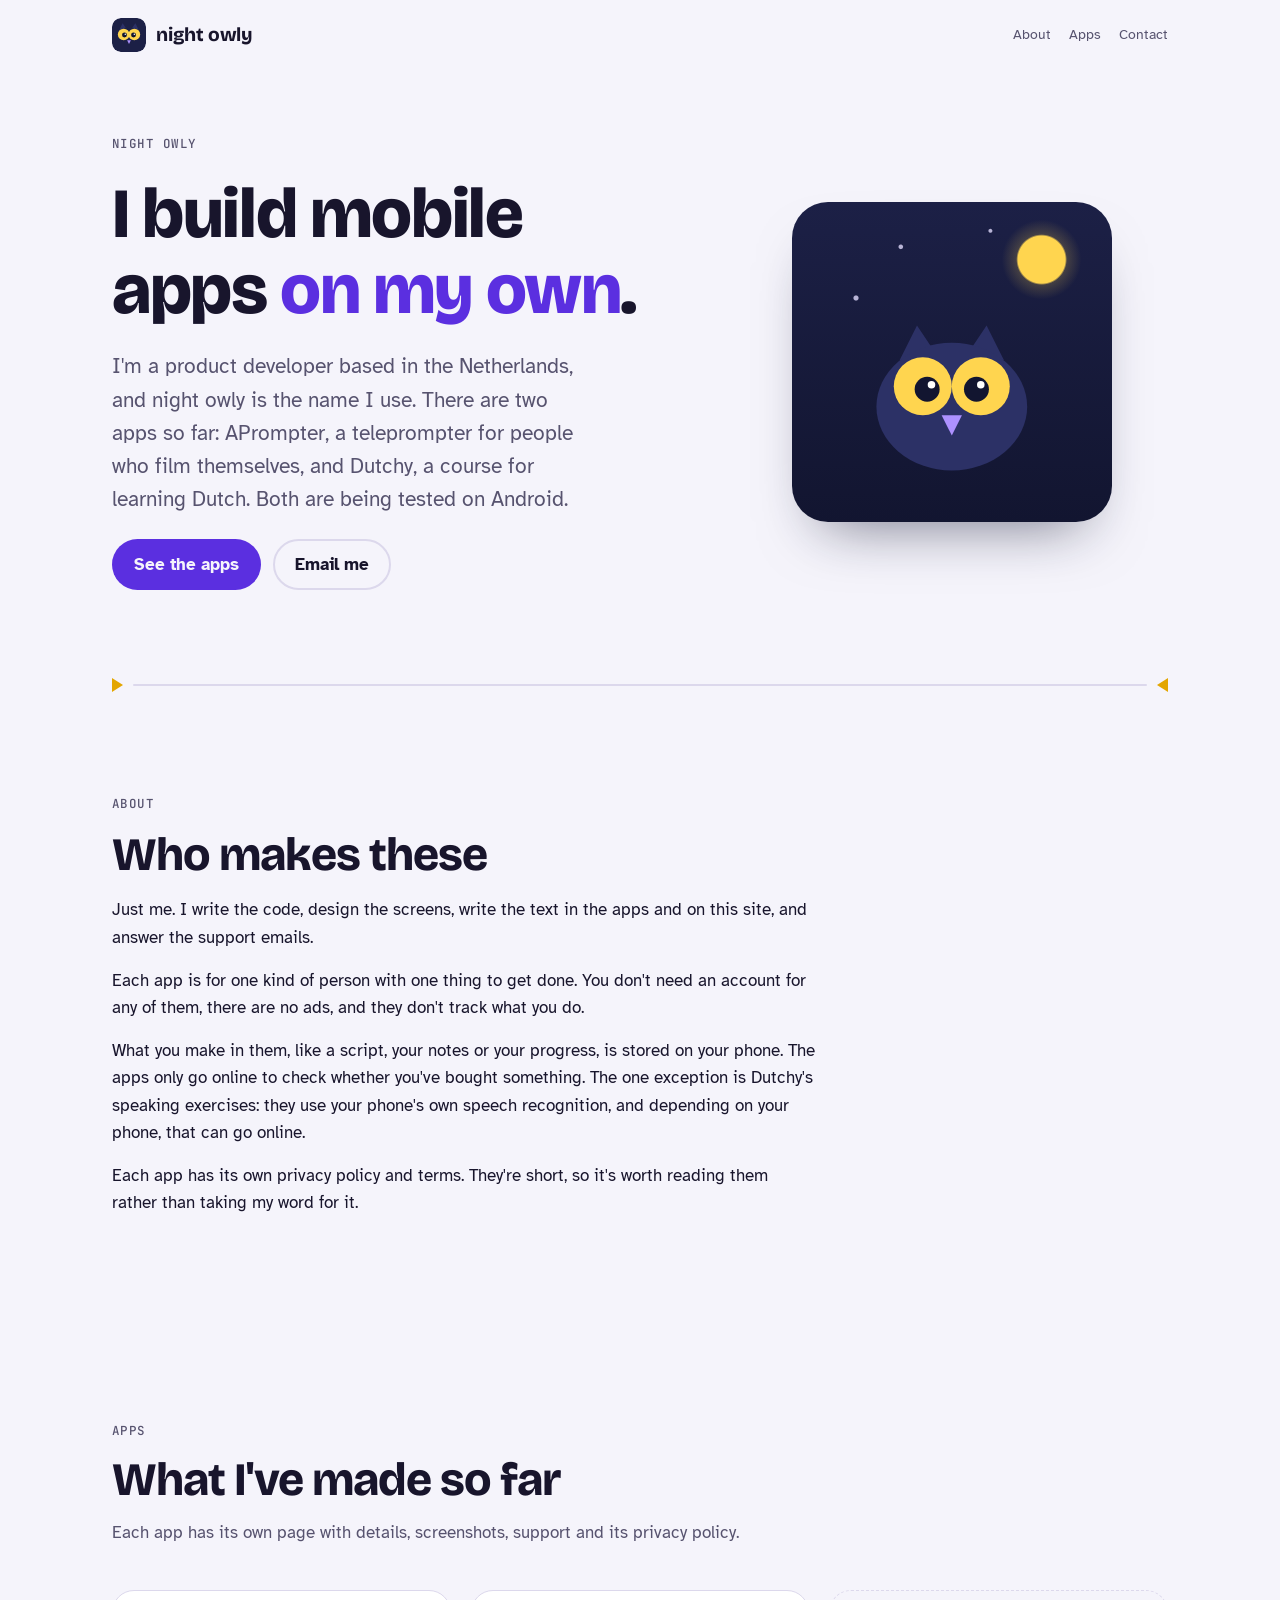
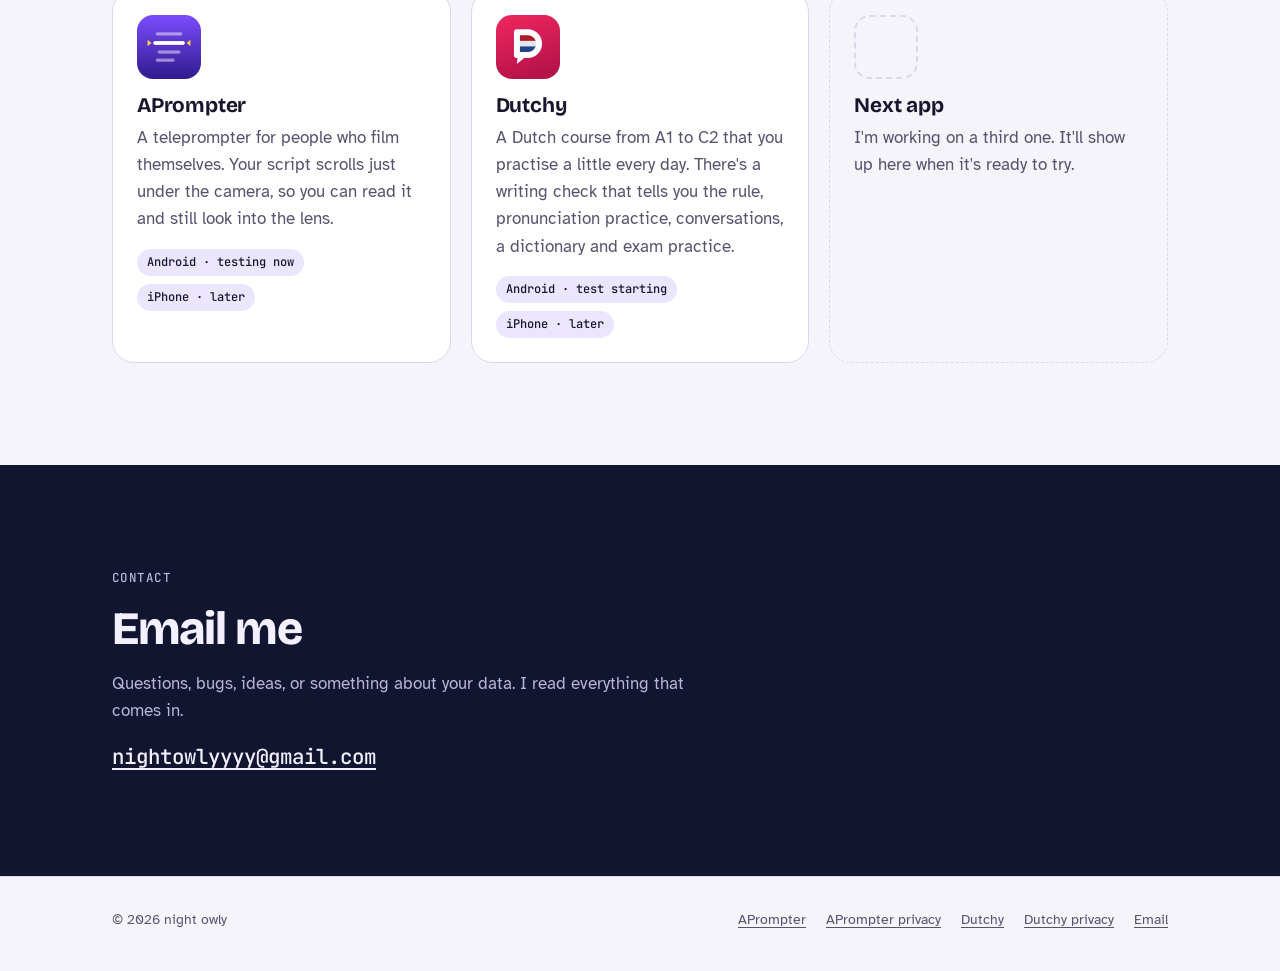
==== commit 6e1b2a7e: "Homepage: 'a product developer based in the Netherlands', in the owner's words Co-Authored-By: Claud" ====
--- a/site/index.html
+++ b/site/index.html
@@ -4,7 +4,7 @@
 <meta charset="utf-8">
 <meta name="viewport" content="width=device-width, initial-scale=1, viewport-fit=cover">
 <title>night owly</title>
-<meta name="description" content="I'm a developer in the Netherlands, building mobile apps on my own as night owly: a teleprompter for people who film themselves, and a Dutch course. No accounts, ads or tracking.">
+<meta name="description" content="I'm a product developer based in the Netherlands, building mobile apps on my own as night owly: a teleprompter for people who film themselves, and a Dutch course. No accounts, ads or tracking.">
 <meta name="theme-color" content="#f5f4fb" media="(prefers-color-scheme: light)">
 <meta name="theme-color" content="#0e1126" media="(prefers-color-scheme: dark)">
 <link rel="icon" href="assets/owl.svg" type="image/svg+xml">
@@ -13,7 +13,7 @@
 <link rel="stylesheet" href="assets/site.css">
 <meta property="og:type" content="website">
 <meta property="og:title" content="night owly">
-<meta property="og:description" content="Apps by one developer in the Netherlands: a teleprompter and a Dutch course.">
+<meta property="og:description" content="Apps by a product developer in the Netherlands: a teleprompter and a Dutch course.">
 <meta property="og:image" content="{{SITE_URL}}/assets/og.png">
 <meta name="twitter:card" content="summary_large_image">
 <style>
@@ -217,7 +217,7 @@
       <div class="hero-copy">
         <p class="kicker">night owly</p>
         <h1>I build mobile apps <em>on my own</em>.</h1>
-        <p class="lede">I'm a developer in the Netherlands, and night owly is the name I use. There are two apps so far: APrompter, a teleprompter for people who film themselves, and Dutchy, a course for learning Dutch. Both are being tested on Android.</p>
+        <p class="lede">I'm a product developer based in the Netherlands, and night owly is the name I use. There are two apps so far: APrompter, a teleprompter for people who film themselves, and Dutchy, a course for learning Dutch. Both are being tested on Android.</p>
         <div class="actions">
           <a class="button primary" href="#apps">See the apps</a>
           <a class="button secondary" href="#contact">Email me</a>
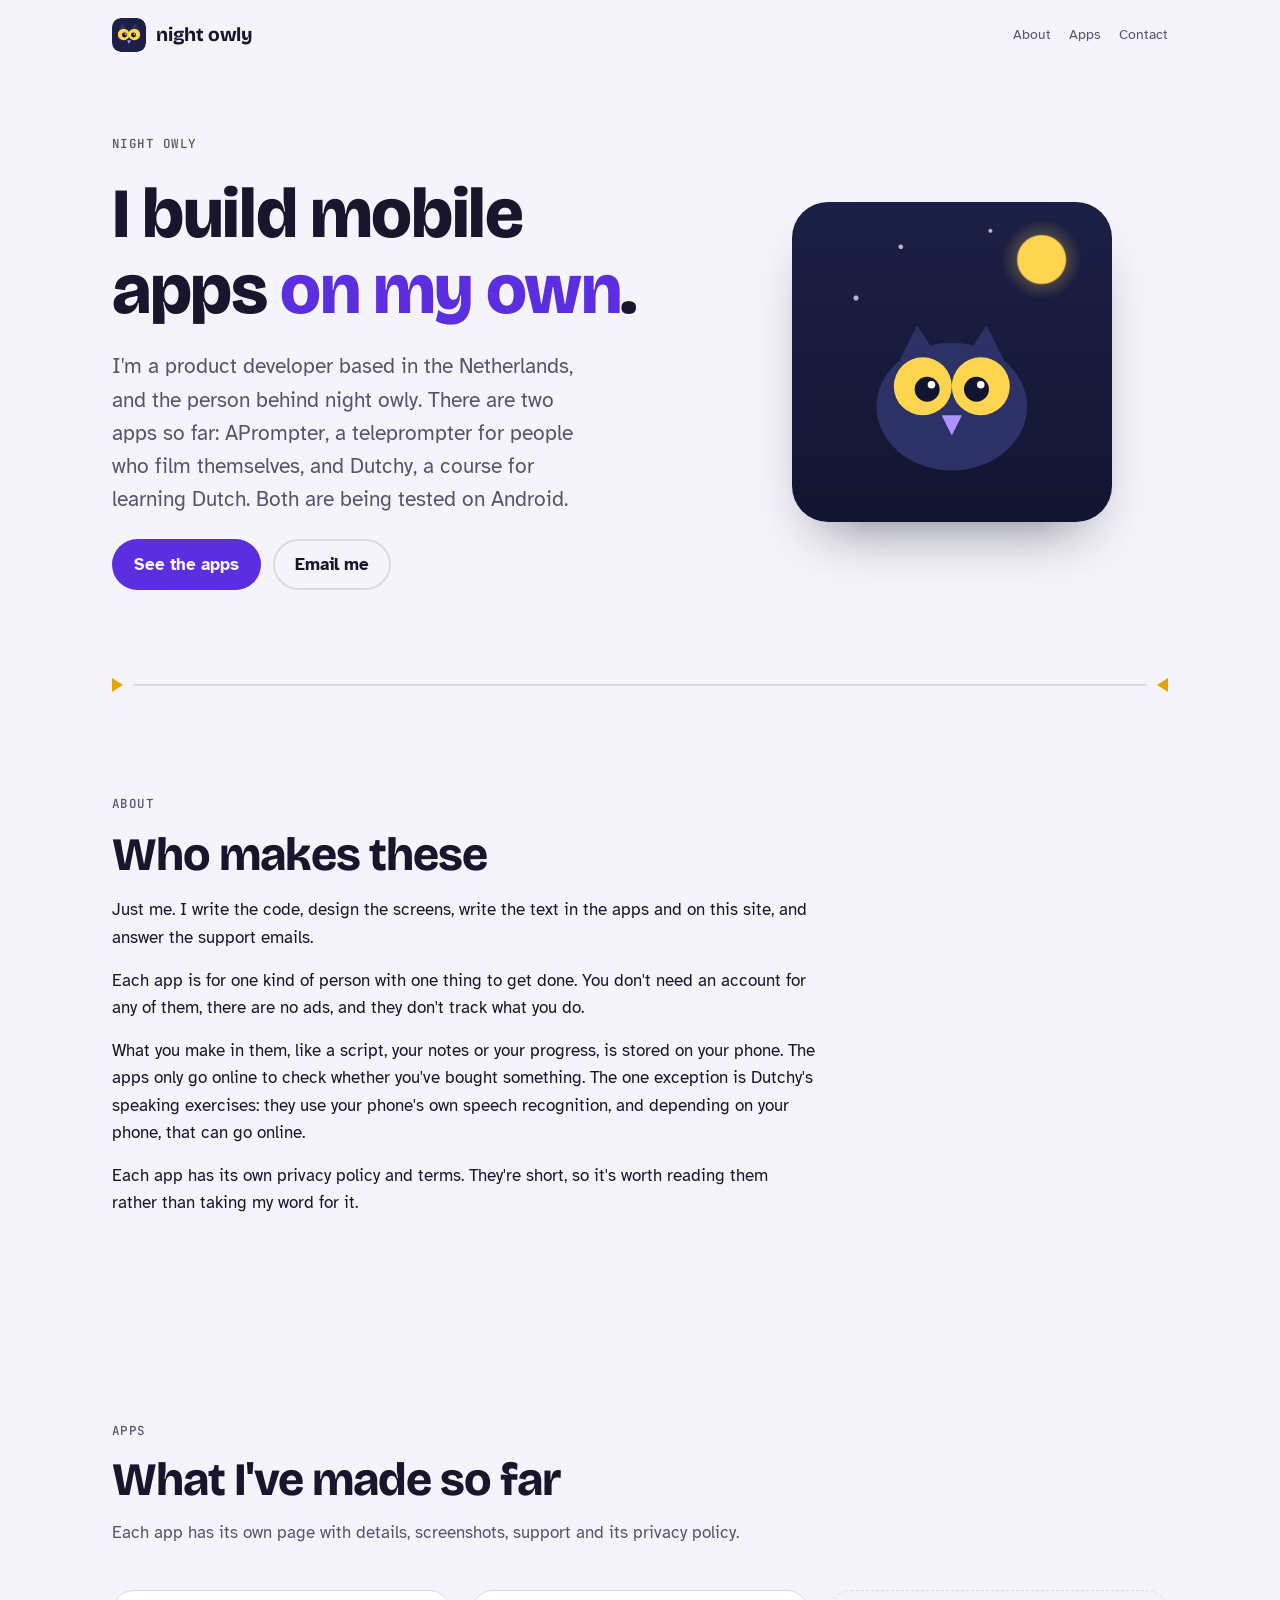
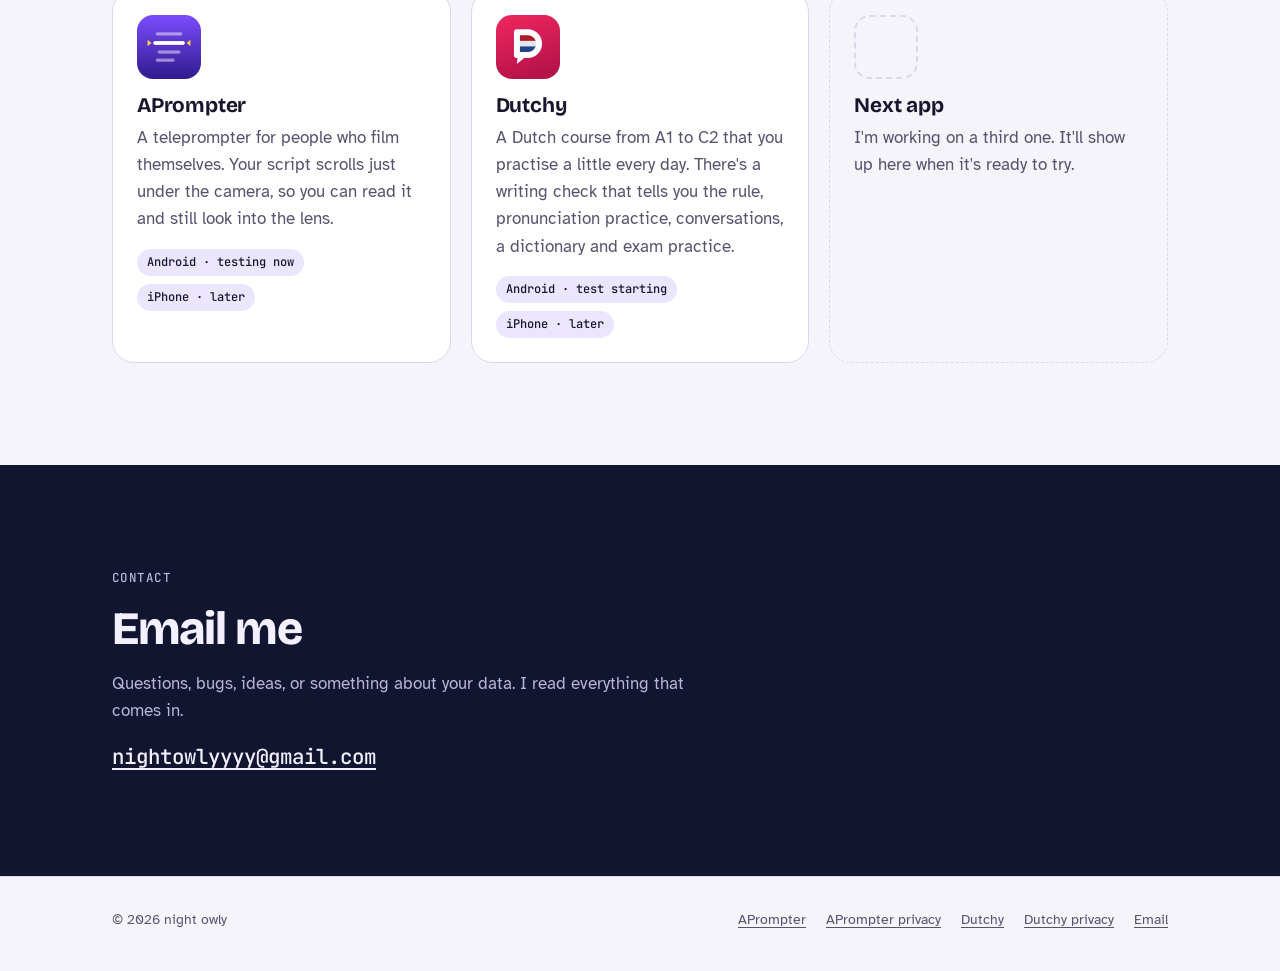
==== commit 233fc7ae: "Homepage: 'the person behind night owly' Co-Authored-By: Claude Opus 5.5 <noreply@anthropic.com> Cla" ====
--- a/site/index.html
+++ b/site/index.html
@@ -4,7 +4,7 @@
 <meta charset="utf-8">
 <meta name="viewport" content="width=device-width, initial-scale=1, viewport-fit=cover">
 <title>night owly</title>
-<meta name="description" content="I'm a product developer based in the Netherlands, building mobile apps on my own as night owly: a teleprompter for people who film themselves, and a Dutch course. No accounts, ads or tracking.">
+<meta name="description" content="I'm a product developer based in the Netherlands, and the person behind night owly. I build mobile apps on my own: a teleprompter for people who film themselves, and a Dutch course. No accounts, ads or tracking.">
 <meta name="theme-color" content="#f5f4fb" media="(prefers-color-scheme: light)">
 <meta name="theme-color" content="#0e1126" media="(prefers-color-scheme: dark)">
 <link rel="icon" href="assets/owl.svg" type="image/svg+xml">
@@ -217,7 +217,7 @@
       <div class="hero-copy">
         <p class="kicker">night owly</p>
         <h1>I build mobile apps <em>on my own</em>.</h1>
-        <p class="lede">I'm a product developer based in the Netherlands, and night owly is the name I use. There are two apps so far: APrompter, a teleprompter for people who film themselves, and Dutchy, a course for learning Dutch. Both are being tested on Android.</p>
+        <p class="lede">I'm a product developer based in the Netherlands, and the person behind night owly. There are two apps so far: APrompter, a teleprompter for people who film themselves, and Dutchy, a course for learning Dutch. Both are being tested on Android.</p>
         <div class="actions">
           <a class="button primary" href="#apps">See the apps</a>
           <a class="button secondary" href="#contact">Email me</a>
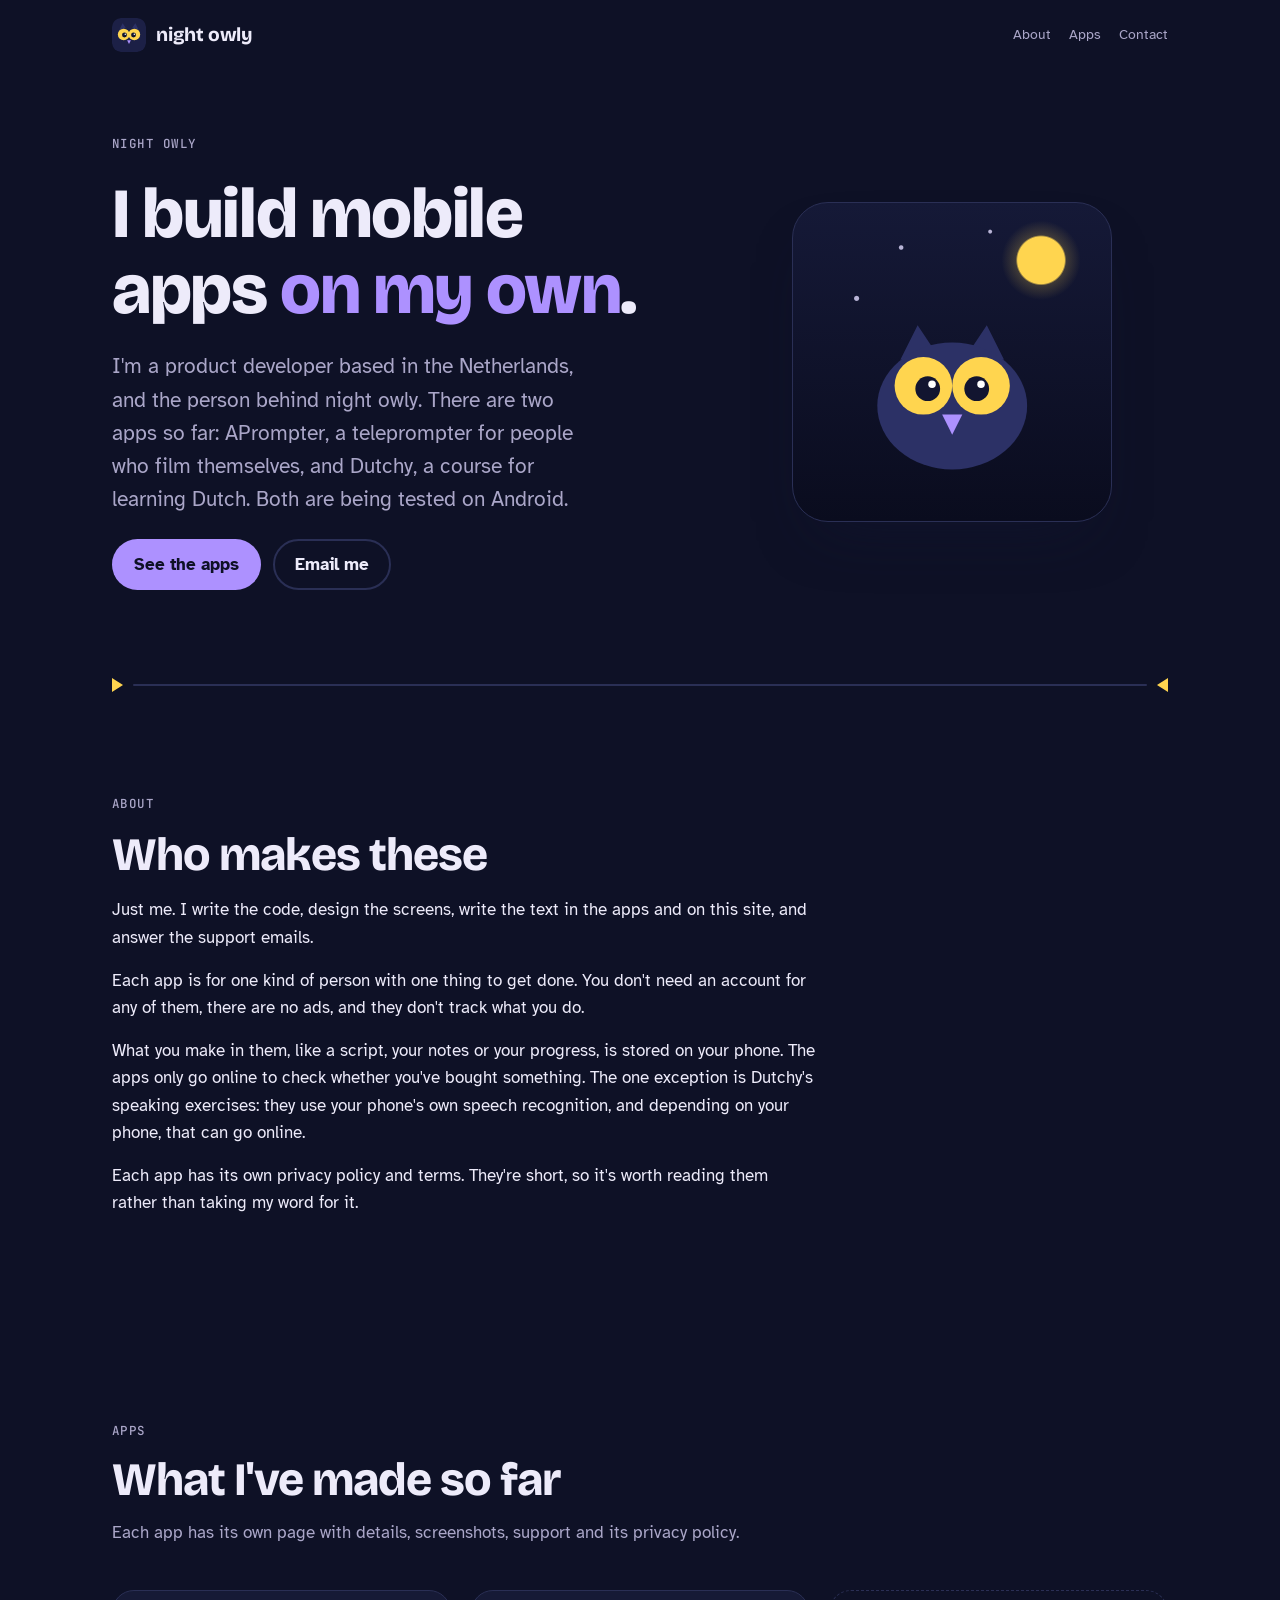
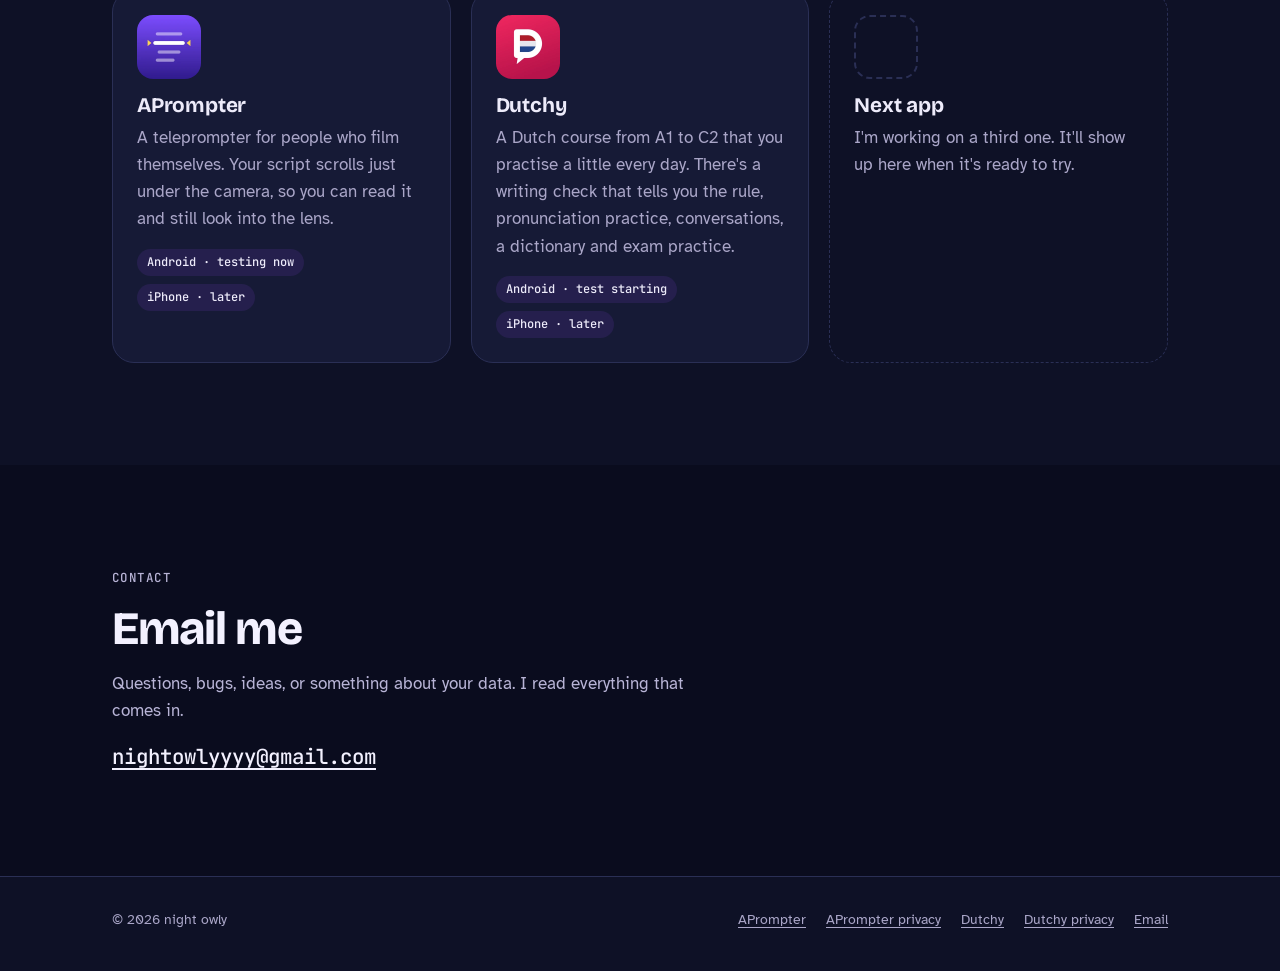
==== commit c19013b7: "Site: always dark, on every page Every page uses the existing dark theme whatever the visitor's syst" ====
--- a/site/index.html
+++ b/site/index.html
@@ -1,12 +1,11 @@
 <!doctype html>
-<html lang="en">
+<html lang="en" data-theme="dark">
 <head>
 <meta charset="utf-8">
 <meta name="viewport" content="width=device-width, initial-scale=1, viewport-fit=cover">
 <title>night owly</title>
 <meta name="description" content="I'm a product developer based in the Netherlands, and the person behind night owly. I build mobile apps on my own: a teleprompter for people who film themselves, and a Dutch course. No accounts, ads or tracking.">
-<meta name="theme-color" content="#f5f4fb" media="(prefers-color-scheme: light)">
-<meta name="theme-color" content="#0e1126" media="(prefers-color-scheme: dark)">
+<meta name="theme-color" content="#0e1126">
 <link rel="icon" href="assets/owl.svg" type="image/svg+xml">
 <link rel="apple-touch-icon" href="assets/owl-180.png">
 <link rel="preload" href="assets/fonts/bricolage-grotesque.woff2" as="font" type="font/woff2" crossorigin>
@@ -56,6 +55,8 @@
     place-items: end center;
     padding-bottom: 12%;
     box-shadow: 0 30px 60px -30px rgb(18 21 48 / 0.6);
+    /* The page is dark too, so a faint edge keeps the tile's shape. */
+    border: 1px solid var(--line);
   }
   .owl-stage svg {
     width: 58%;
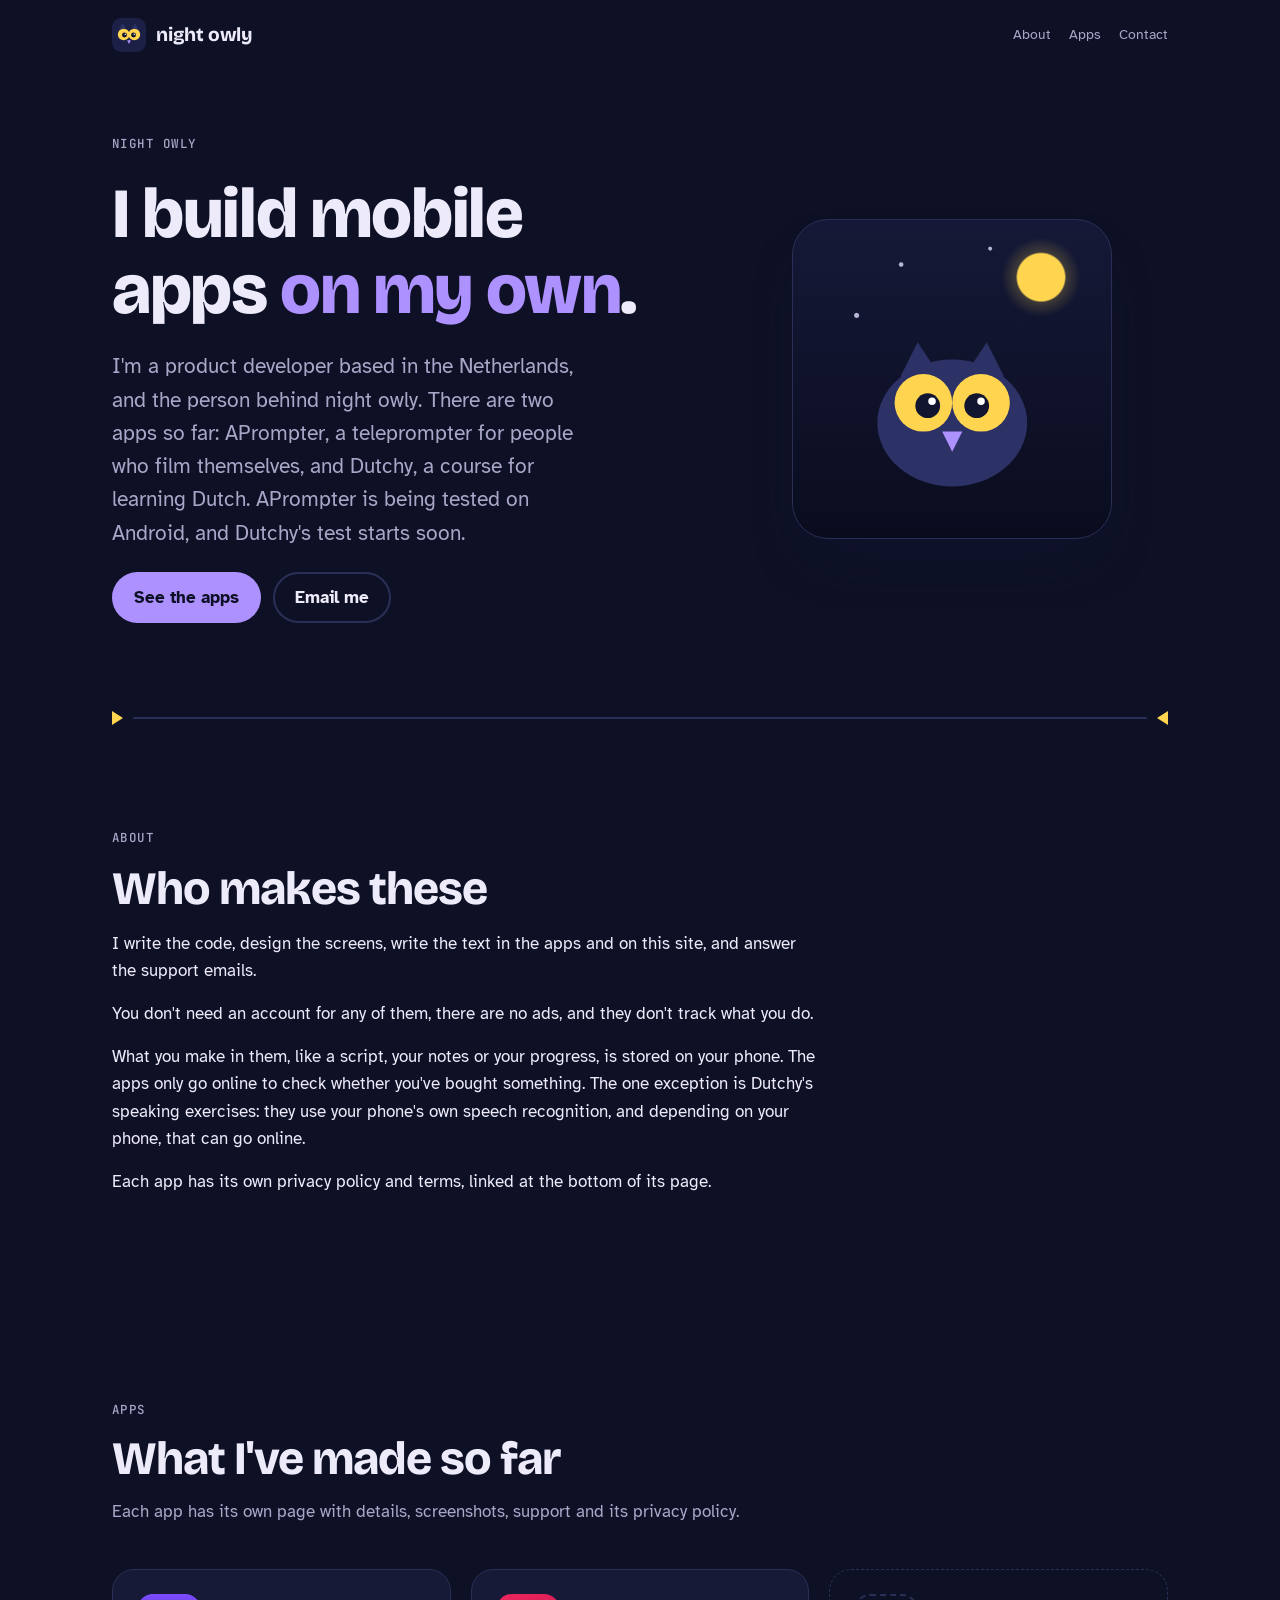
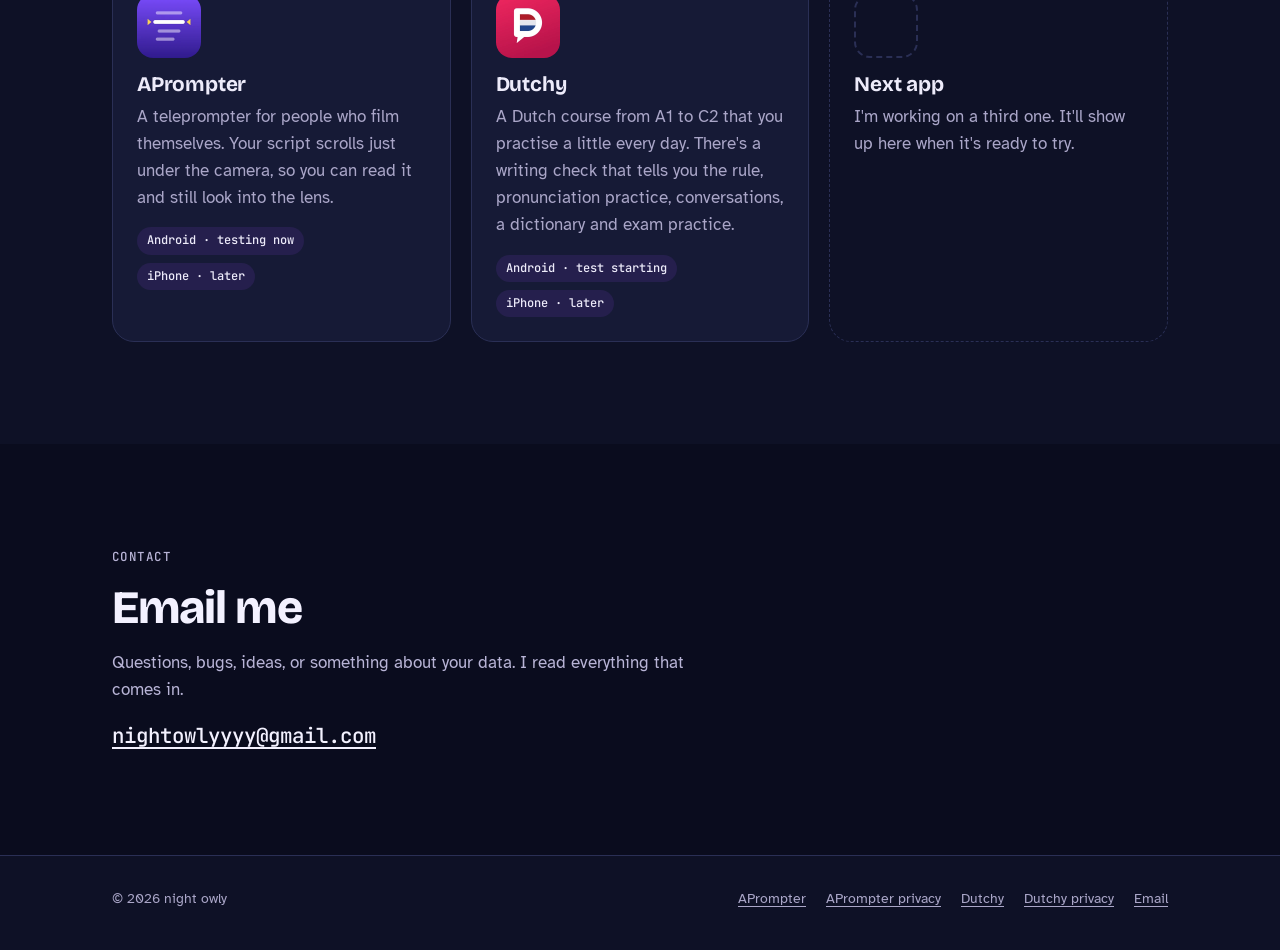
==== commit e9e5a6c9: "Site copy: fixes from a fresh read Facts: - Dutchy: exam mode no longer 'hidden until you set a date" ====
--- a/site/index.html
+++ b/site/index.html
@@ -218,7 +218,7 @@
       <div class="hero-copy">
         <p class="kicker">night owly</p>
         <h1>I build mobile apps <em>on my own</em>.</h1>
-        <p class="lede">I'm a product developer based in the Netherlands, and the person behind night owly. There are two apps so far: APrompter, a teleprompter for people who film themselves, and Dutchy, a course for learning Dutch. Both are being tested on Android.</p>
+        <p class="lede">I'm a product developer based in the Netherlands, and the person behind night owly. There are two apps so far: APrompter, a teleprompter for people who film themselves, and Dutchy, a course for learning Dutch. APrompter is being tested on Android, and Dutchy's test starts soon.</p>
         <div class="actions">
           <a class="button primary" href="#apps">See the apps</a>
           <a class="button secondary" href="#contact">Email me</a>
@@ -251,10 +251,10 @@
       <div class="about">
         <p class="kicker">About</p>
         <h2 id="about-title">Who makes these</h2>
-        <p>Just me. I write the code, design the screens, write the text in the apps and on this site, and answer the support emails.</p>
-        <p>Each app is for one kind of person with one thing to get done. You don't need an account for any of them, there are no ads, and they don't track what you do.</p>
+        <p>I write the code, design the screens, write the text in the apps and on this site, and answer the support emails.</p>
+        <p>You don't need an account for any of them, there are no ads, and they don't track what you do.</p>
         <p>What you make in them, like a script, your notes or your progress, is stored on your phone. The apps only go online to check whether you've bought something. The one exception is Dutchy's speaking exercises: they use your phone's own speech recognition, and depending on your phone, that can go online.</p>
-        <p>Each app has its own privacy policy and terms. They're short, so it's worth reading them rather than taking my word for it.</p>
+        <p>Each app has its own privacy policy and terms, linked at the bottom of its page.</p>
       </div>
     </div>
   </section>
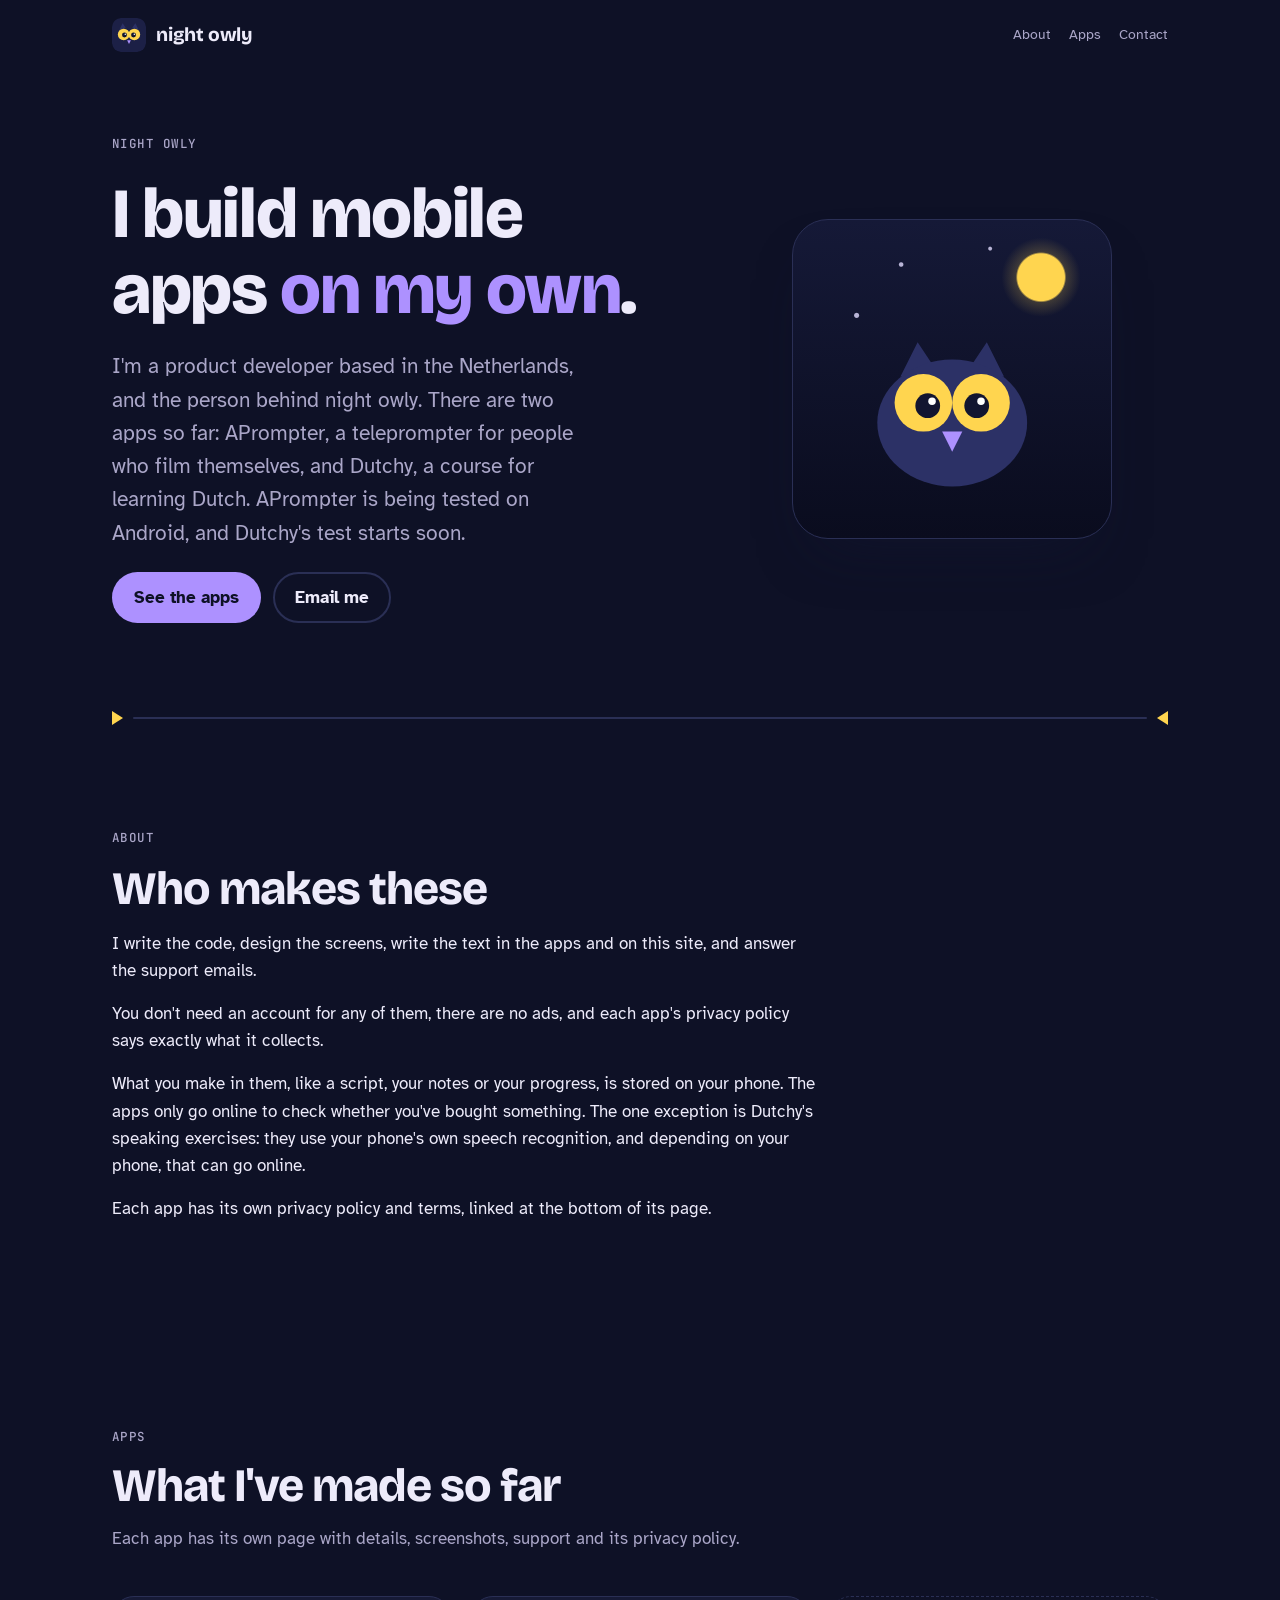
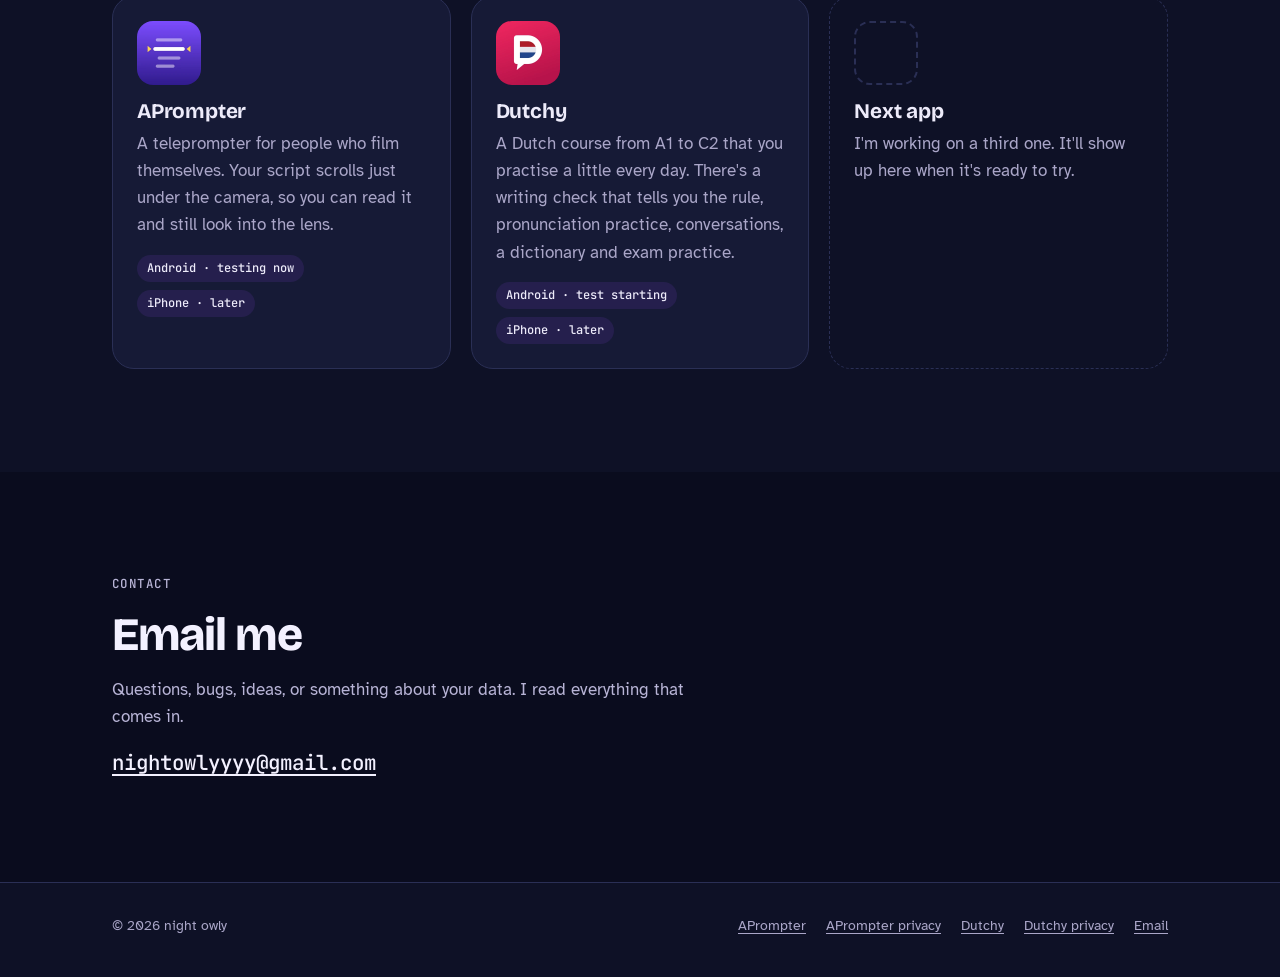
==== commit c33dca92: "Dutchy pages: no more 'no tracking' claims; usage statistics with screen recordings said plainly Lan" ====
--- a/site/index.html
+++ b/site/index.html
@@ -252,7 +252,7 @@
         <p class="kicker">About</p>
         <h2 id="about-title">Who makes these</h2>
         <p>I write the code, design the screens, write the text in the apps and on this site, and answer the support emails.</p>
-        <p>You don't need an account for any of them, there are no ads, and they don't track what you do.</p>
+        <p>You don't need an account for any of them, there are no ads, and each app's privacy policy says exactly what it collects.</p>
         <p>What you make in them, like a script, your notes or your progress, is stored on your phone. The apps only go online to check whether you've bought something. The one exception is Dutchy's speaking exercises: they use your phone's own speech recognition, and depending on your phone, that can go online.</p>
         <p>Each app has its own privacy policy and terms, linked at the bottom of its page.</p>
       </div>
